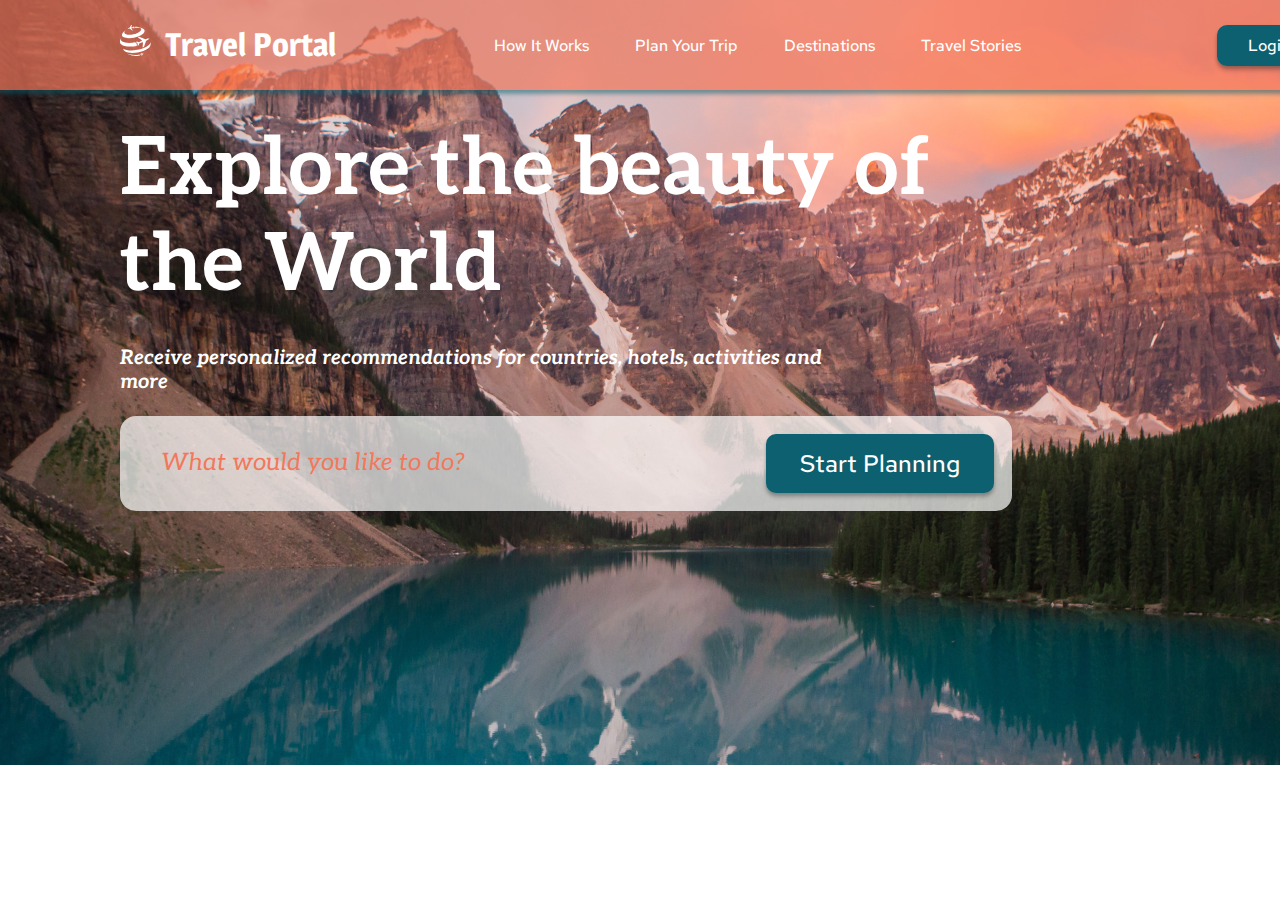
==== index.html @ f28e6f26 "feat:add header and preview" ====
<!DOCTYPE html>
<html lang="en">
<head>
    <meta charset="UTF-8">
    <meta http-equiv="X-UA-Compatible" content="IE=edge">
    <meta name="viewport" content="width=device-width, initial-scale=1.0">
    <title>travel</title>
    <link rel="stylesheet" href="style.css">
    <link rel="shortcut icon" href="icon/favicon.svg" type="image/x-icon">
    <link rel="preconnect" href="https://fonts.googleapis.com">
<link rel="preconnect" href="https://fonts.gstatic.com" crossorigin>
<link href="https://fonts.googleapis.com/css2?family=Aleo:ital,wght@0,400;0,700;1,700&family=Magra:wght@400;700&family=Red+Hat+Text:wght@500&display=swap" rel="stylesheet">
</head>
<body>
    <div class="preview">
        <header>
            <div class="logo">
                <img src="icon/icon.svg" alt="icon">
                <p>Travel Portal</p>
            </div>
            <nav>
                <ul class="headerNav">
                    <li>How It Works</li>
                    <li>Plan Your Trip</li>
                    <li>Destinations</li>
                    <li>Travel Stories</li>
                </ul>
            </nav>
            <button class="btn register"><p>Login</p></button>
        </header>
        <section class="planYourTrip">
            <h1>Explore the beauty of the World</h1>
            <p class="quote">Receive personalized recommendations for countries, hotels, activities and more</p>
            <div class="startPlanning">
                <p class="question">What would you like to do?</p>
                <button class="btn forPlanning"><p>Start Planning</p></button>
            </div>
        </section>
    </div>
</body>
</html>
---- style.css ----
* {
    margin: 0;
    padding: 0;
}

body {
    font-family: 'Aleo', serif;
    /* font-family: 'Magra', sans-serif;
    font-family: 'Red Hat Text', sans-serif; */
    font-style: normal;
    color: #FFFFFF;
}

.preview {
    width: 1440px;
    height: 765px;
    background: url(img/garrett-parker-DlkF4-dbCOU-unsplash\ 1.png);
}

header {
    width: 1440px;
    height: 90px;
    display: flex;
    justify-content: space-between;
    /* align-items: center; */
    background: rgba(242, 120, 92, 0.7);
    box-shadow: 0px 4px 4px rgba(13, 96, 111, 0.5);
}

.logo {
    margin: 25px 158px auto 120px;
    display: flex;
    justify-content: space-between;
    width: 216px;
    height: 31px;
}

.logo p {
    font-family: 'Magra', sans-serif;
    font-weight: 600;
    font-size: 32px;
    line-height: 39px;
}

.headerNav {
    width: 527px;
    height: 21px;
    margin-top: 35px;
    display: flex;
    justify-content: space-between;
    list-style-type: none;
    font-family: 'Red Hat Text', sans-serif;
    font-weight: 500;
    font-size: 16px;
    line-height: 21px;
}

.btn {
    display: flex;
    justify-content: center;
    align-items: center;    
    background-color: #0D606F;
    box-shadow: 0px 4px 4px rgba(0, 0, 0, 0.25), 0px 2px 3px rgba(13, 96, 111, 0.16);
    border: none;
    border-radius: 10px;
}

.register {
    width: 103px;
    height: 41px;
    margin: 25px 120px auto 196px;    
}

button p {
    font-family: 'Red Hat Text', sans-serif;
    font-weight: 500;
    font-size: 16px;
    line-height: 21px;
    color: #FFFFFF;
}
.planYourTrip {
    position: relative;
    width: 892px;
    height: 422px;
    margin: 32px auto auto 120px;    
}

h1 {    
    display: block;
    position: absolute;
    font-weight: 700;
    font-size: 80px;
    line-height: 96px;
}

.quote {
    display: block;
    position: absolute;
    margin-top: 224px;    
    width: 723px;
    height: 24px;
    font-style: italic;
    font-weight: 700;
    font-size: 20px;
    line-height: 24px;
}

.startPlanning {       
    width: 892px;
    height: 95px;
    margin-top: 294px;
    position: absolute;
    display: flex;
    justify-content: space-between;
    background: rgba(255, 255, 255, 0.7);
    border-radius: 16px;
}

.forPlanning {
    width: 228px;
    height: 59px;
    position: absolute;
    margin: 18px 18px 18px 646px;
}

.forPlanning p {
    font-size: 24px;
    line-height: 32px;
}

.question {
    width: 560px;
    height: 22px;
    margin: 32px auto auto 41px;
    position: absolute;
    font-family: 'Aleo';
    font-style: italic;
    font-weight: 400;
    font-size: 24px;
    line-height: 29px;
    color: #F2785C;
}
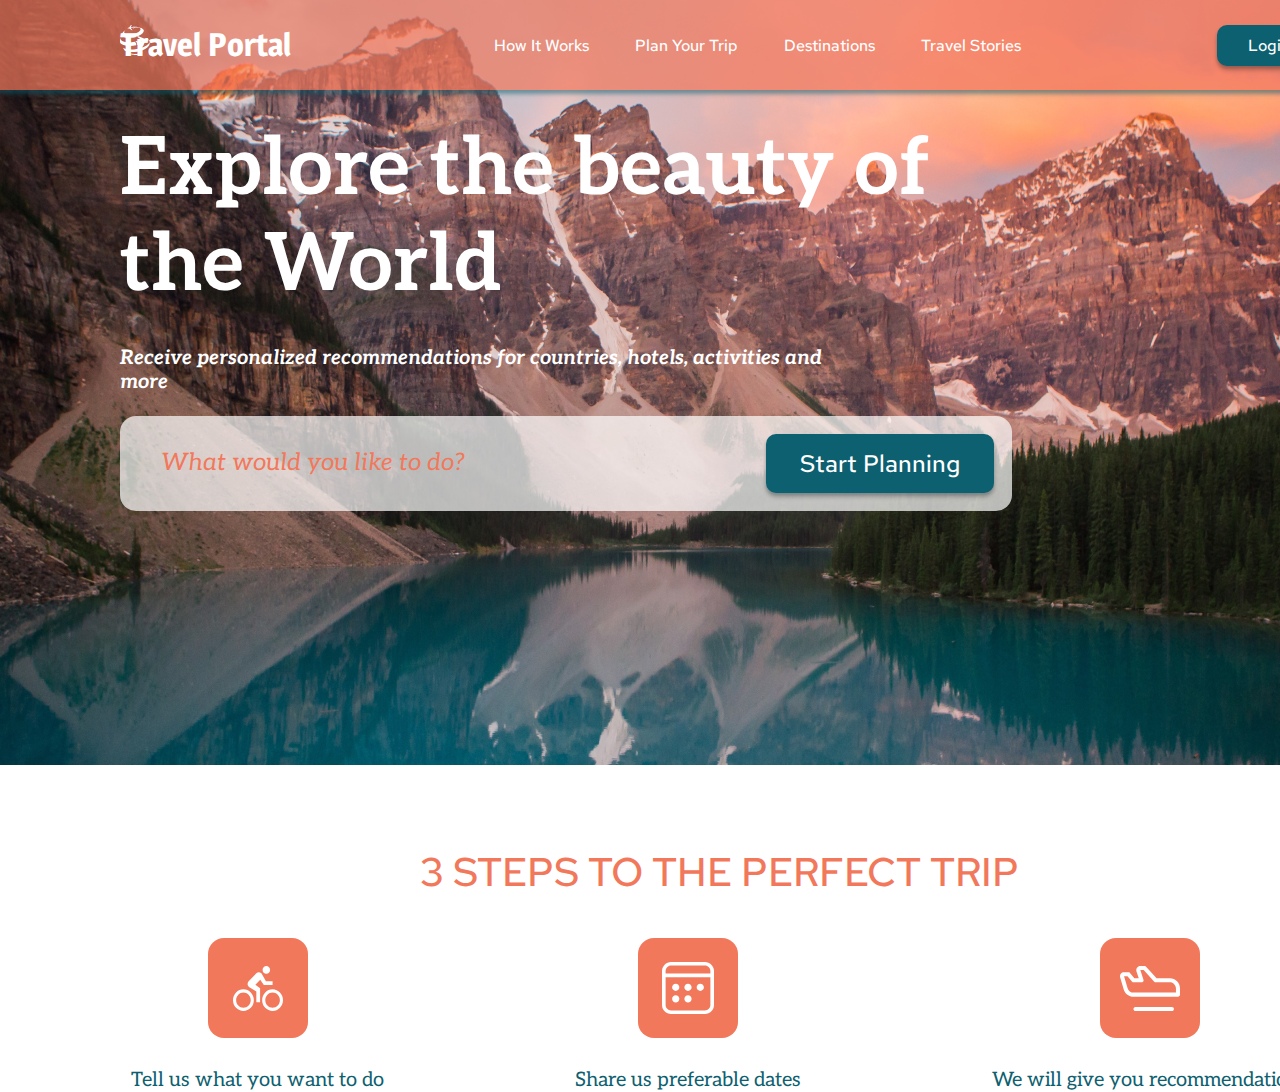
==== commit b1f74f5f: "feat: add section steps" ====
--- a/index.html
+++ b/index.html
@@ -12,7 +12,8 @@
 <link href="https://fonts.googleapis.com/css2?family=Aleo:ital,wght@0,400;0,700;1,700&family=Magra:wght@400;700&family=Red+Hat+Text:wght@500&display=swap" rel="stylesheet">
 </head>
 <body>
-    <div class="preview">
+    <div class="previewPhoto">
+        <img src="img/garrett-parker-DlkF4-dbCOU-unsplash 1.png" alt="preview">
         <header>
             <div class="logo">
                 <img src="icon/icon.svg" alt="icon">
@@ -28,7 +29,7 @@
             </nav>
             <button class="btn register"><p>Login</p></button>
         </header>
-        <section class="planYourTrip">
+        <section class="preview">
             <h1>Explore the beauty of the World</h1>
             <p class="quote">Receive personalized recommendations for countries, hotels, activities and more</p>
             <div class="startPlanning">
@@ -36,6 +37,25 @@
                 <button class="btn forPlanning"><p>Start Planning</p></button>
             </div>
         </section>
+        
     </div>
+    <section class="steps">
+            <h2>3 steps to the perfect trip</h2>
+            <div class="conteinerForSteps">
+                <div class="stepBlock">
+                    <img src="icon/step_1.svg" alt="step one">
+                    <p>Tell us what you want to do</p>
+                </div>
+                <div class="stepBlock">
+                    <img src="icon/step_2.svg" alt="step two">
+                    <p>Share us preferable dates </p>
+                </div>
+                <div class="stepBlock">
+                    <img src="icon/step_3.svg" alt="step three">
+                    <p>We will give you recommendations</p>
+                </div>
+            </div>
+    </section>
+    <section class="Destinations"></section>
 </body>
 </html>--- a/style.css
+++ b/style.css
@@ -11,13 +11,19 @@
     color: #FFFFFF;
 }
 
-.preview {
+.previewPhoto {
+    position: relative;
     width: 1440px;
     height: 765px;
-    background: url(img/garrett-parker-DlkF4-dbCOU-unsplash\ 1.png);
+    /* background: url(img/garrett-parker-DlkF4-dbCOU-unsplash\ 1.png); */
+}
+
+.previewPhoto img {
+    position: absolute;
 }
 
 header {
+    position: absolute;
     width: 1440px;
     height: 90px;
     display: flex;
@@ -78,11 +84,12 @@
     line-height: 21px;
     color: #FFFFFF;
 }
-.planYourTrip {
-    position: relative;
+.preview {
+    position: absolute;
     width: 892px;
     height: 422px;
-    margin: 32px auto auto 120px;    
+    /* margin: 32px auto auto 120px; */
+    margin: 122px auto auto 120px;    
 }
 
 h1 {    
@@ -139,4 +146,46 @@
     font-size: 24px;
     line-height: 29px;
     color: #F2785C;
+}
+
+.steps {
+    position: absolute;
+    width: 1177px;
+    height: 247px;
+    margin: 80px 132px auto 131px;
+}
+
+h2 {
+    font-family: 'Red Hat Text';
+    font-style: normal;
+    font-weight: 500;
+    font-size: 40px;
+    line-height: 53px;
+    text-align: center;
+    text-transform: uppercase;
+    color: #F2785C;
+}
+
+.conteinerForSteps {
+    position: absolute;
+    display: flex;
+    justify-content: space-between;
+    width: 1177px;
+    height: 154px;
+    margin-top: 40px;
+}
+
+.stepBlock {
+    display: flex;
+    flex-direction: column;
+    align-items: center;
+    /* width: 317px; */
+}
+
+.stepBlock p {
+    margin-top: 30px;
+    font-weight: 400;
+    font-size: 20px;
+    line-height: 24px;
+    color: #0D606F;
 }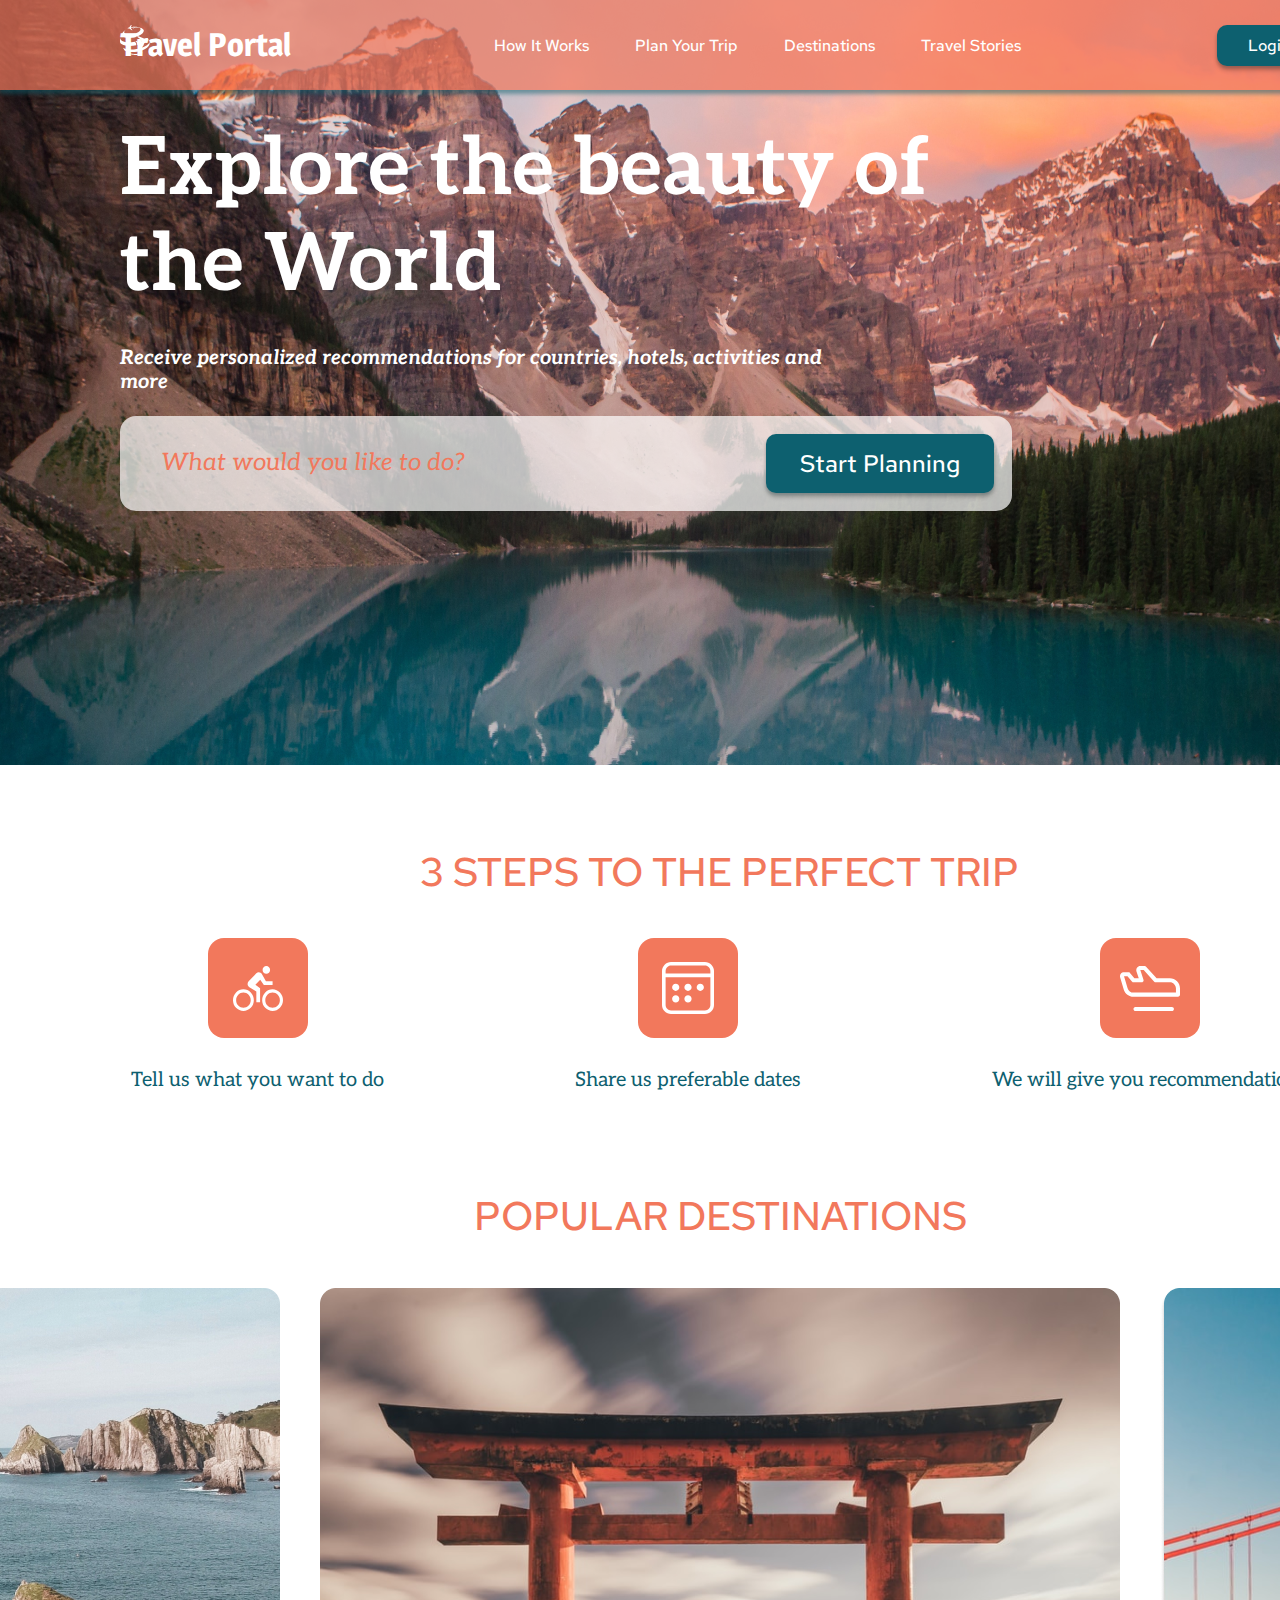
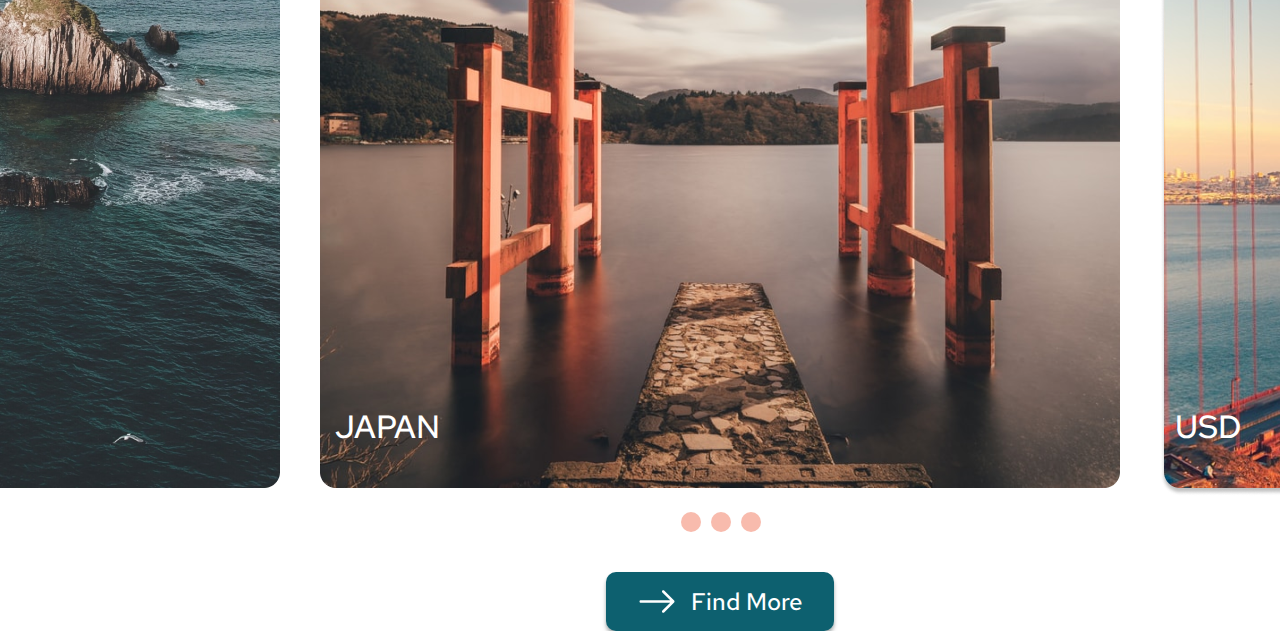
==== commit 656e6f03: "feat: add section destination" ====
--- a/index.html
+++ b/index.html
@@ -21,15 +21,15 @@
             </div>
             <nav>
                 <ul class="headerNav">
-                    <li>How It Works</li>
-                    <li>Plan Your Trip</li>
-                    <li>Destinations</li>
-                    <li>Travel Stories</li>
+                    <li><a href="#">How It Works</a></li>
+                    <li><a href="#preview">Plan Your Trip</a></li>
+                    <li><a href="#destinations">Destinations</a></li>
+                    <li><a href="">Travel Stories</a></li>
                 </ul>
             </nav>
             <button class="btn register"><p>Login</p></button>
         </header>
-        <section class="preview">
+        <section id="preview">
             <h1>Explore the beauty of the World</h1>
             <p class="quote">Receive personalized recommendations for countries, hotels, activities and more</p>
             <div class="startPlanning">
@@ -56,6 +56,28 @@
                 </div>
             </div>
     </section>
-    <section class="Destinations"></section>
+    <section id="destinations">
+        <h2>popular destinations</h2>
+        <div class="conteinerForDestination">
+            <div class="photo">
+                <img src="img/Spain.png" alt="Spain">
+                <p>Spain</p>
+            </div>
+            <div class="photo">
+              <img src="img/japan.png" alt="Japan">  
+              <p>Japan</p>
+            </div>
+            <div class="photo">
+              <img src="img/USA.png" alt="USA">
+              <p>USD</p>  
+            </div>                        
+        </div>
+        <div class="conteinerForSlide">
+            <div class="slide"></div>
+            <div class="slide"></div>
+            <div class="slide"></div>
+        </div>
+        <button class="btn findMore"><div class="arrow"><img src="icon/btn.svg" alt="arrow"><p>find more</p></div></button>
+    </section>
 </body>
 </html>--- a/style.css
+++ b/style.css
@@ -61,6 +61,11 @@
     line-height: 21px;
 }
 
+a {
+    text-decoration: none;
+    color: #FFFFFF;
+}
+
 .btn {
     display: flex;
     justify-content: center;
@@ -84,7 +89,7 @@
     line-height: 21px;
     color: #FFFFFF;
 }
-.preview {
+#preview {
     position: absolute;
     width: 892px;
     height: 422px;
@@ -188,4 +193,84 @@
     font-size: 20px;
     line-height: 24px;
     color: #0D606F;
+}
+
+#destinations {
+    position: absolute;
+    display: flex;
+    flex-direction: column;
+    align-items: center;
+    width: 1440px;
+    height: 1042px;
+    margin-top: 424px;
+}
+
+.conteinerForDestination {
+    width: 2480px;
+    height: 800px;
+    margin-top: 46px;
+    /* margin-left: -540px; */
+    display: flex;
+    justify-content: space-between;
+}
+
+.photo {
+    position: relative;
+    width: 800px;
+    height: 800px;
+}
+
+.photo img {
+position: absolute;
+}
+
+.photo p {
+    display: block;
+    position: absolute;
+    height: 42px;
+    margin: 718px 677px 40px 15px;
+    font-family: 'Red Hat Text';
+    font-style: normal;
+    font-weight: 500;
+    font-size: 32px;
+    line-height: 42px;
+    text-transform: uppercase;
+}
+
+.conteinerForSlide {
+    display: flex;
+    justify-content: space-between;
+    width: 80px;
+    height: 20px;
+    margin: 24px 679px auto auto;
+}
+
+.slide {
+    width: 20px;
+    height: 20px;
+    background: rgba(242, 120, 92, 0.5);
+    border-radius: 100%;
+}
+
+.slide:active {
+    background: #F2785C;
+}
+
+.findMore {   
+    margin-top: 40px;
+    width: 228px;
+    height: 59px;
+}
+
+.arrow {
+    display: flex;
+    justify-content: space-between;
+    align-items: center;
+    width: calc(40px + 10px + 116px);
+}
+
+.findMore p {
+    font-size: 24px;
+    line-height: 32px;
+    text-transform: capitalize;
 }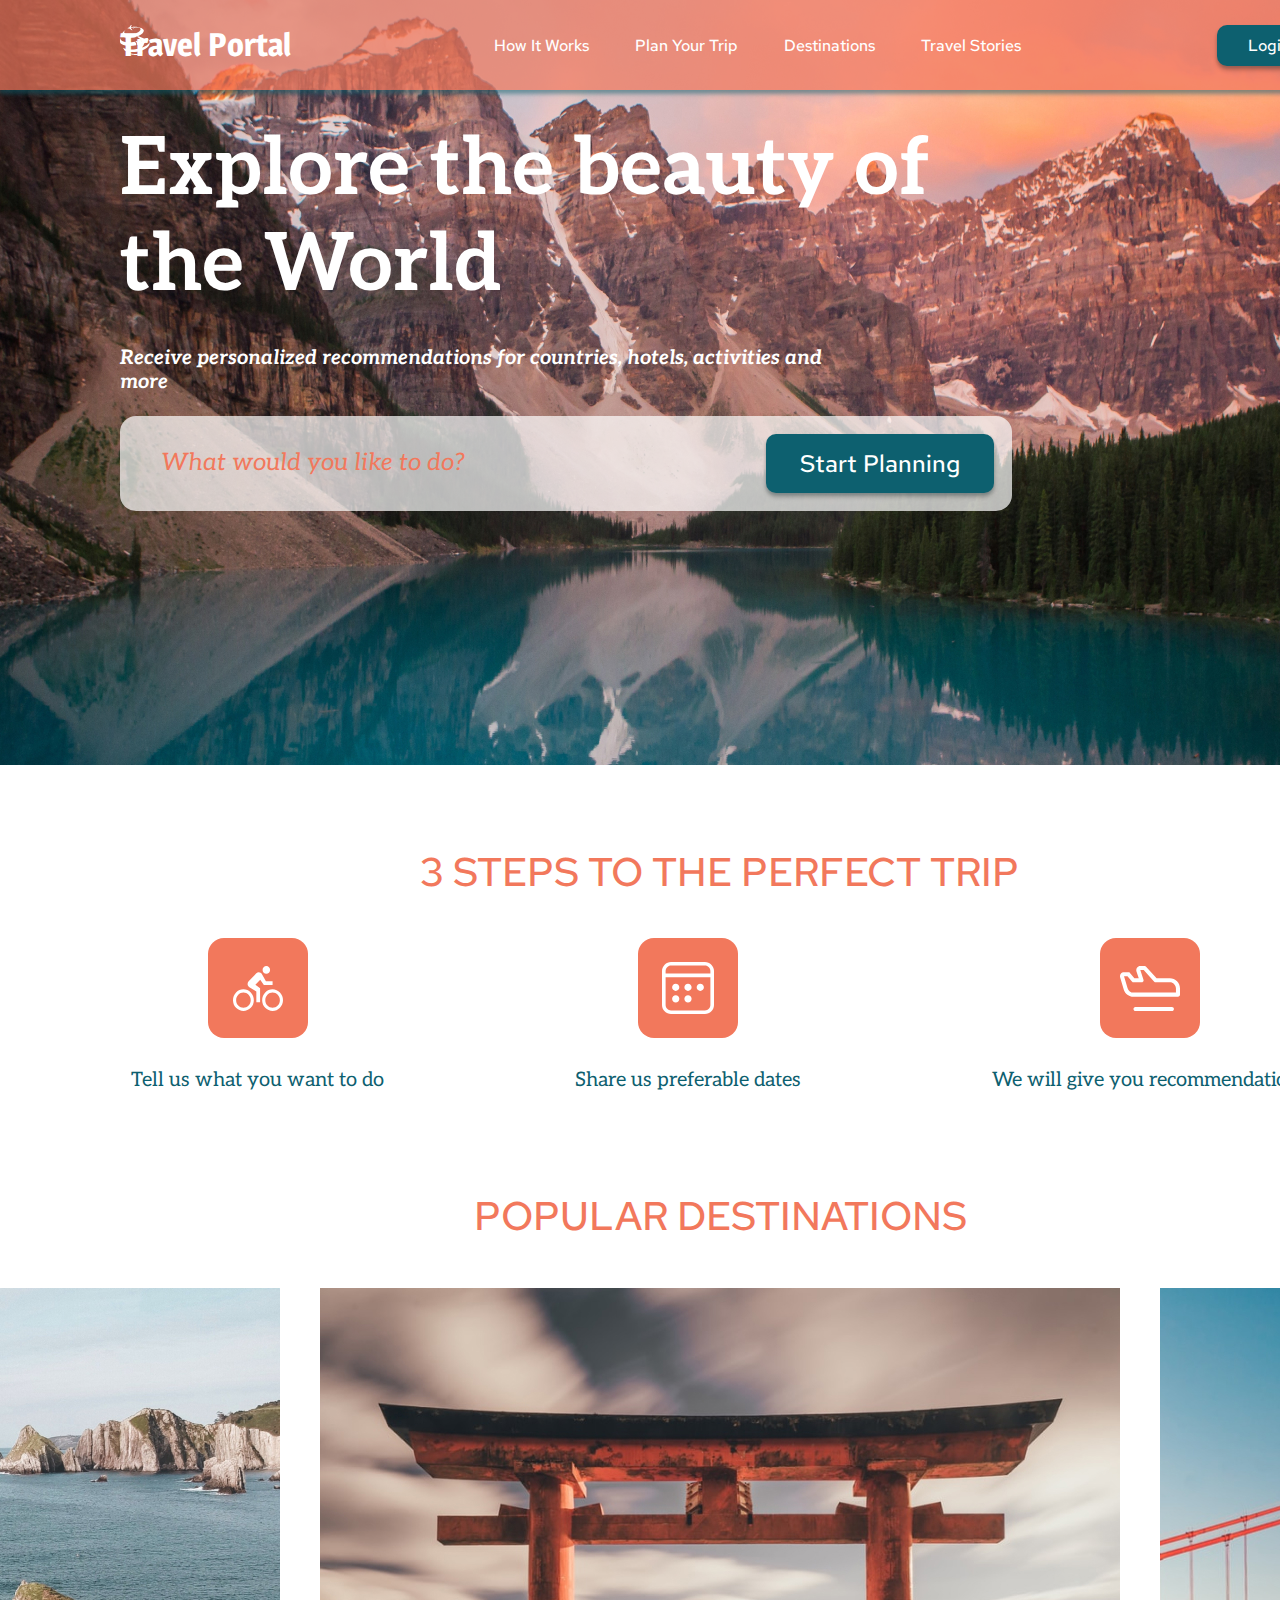
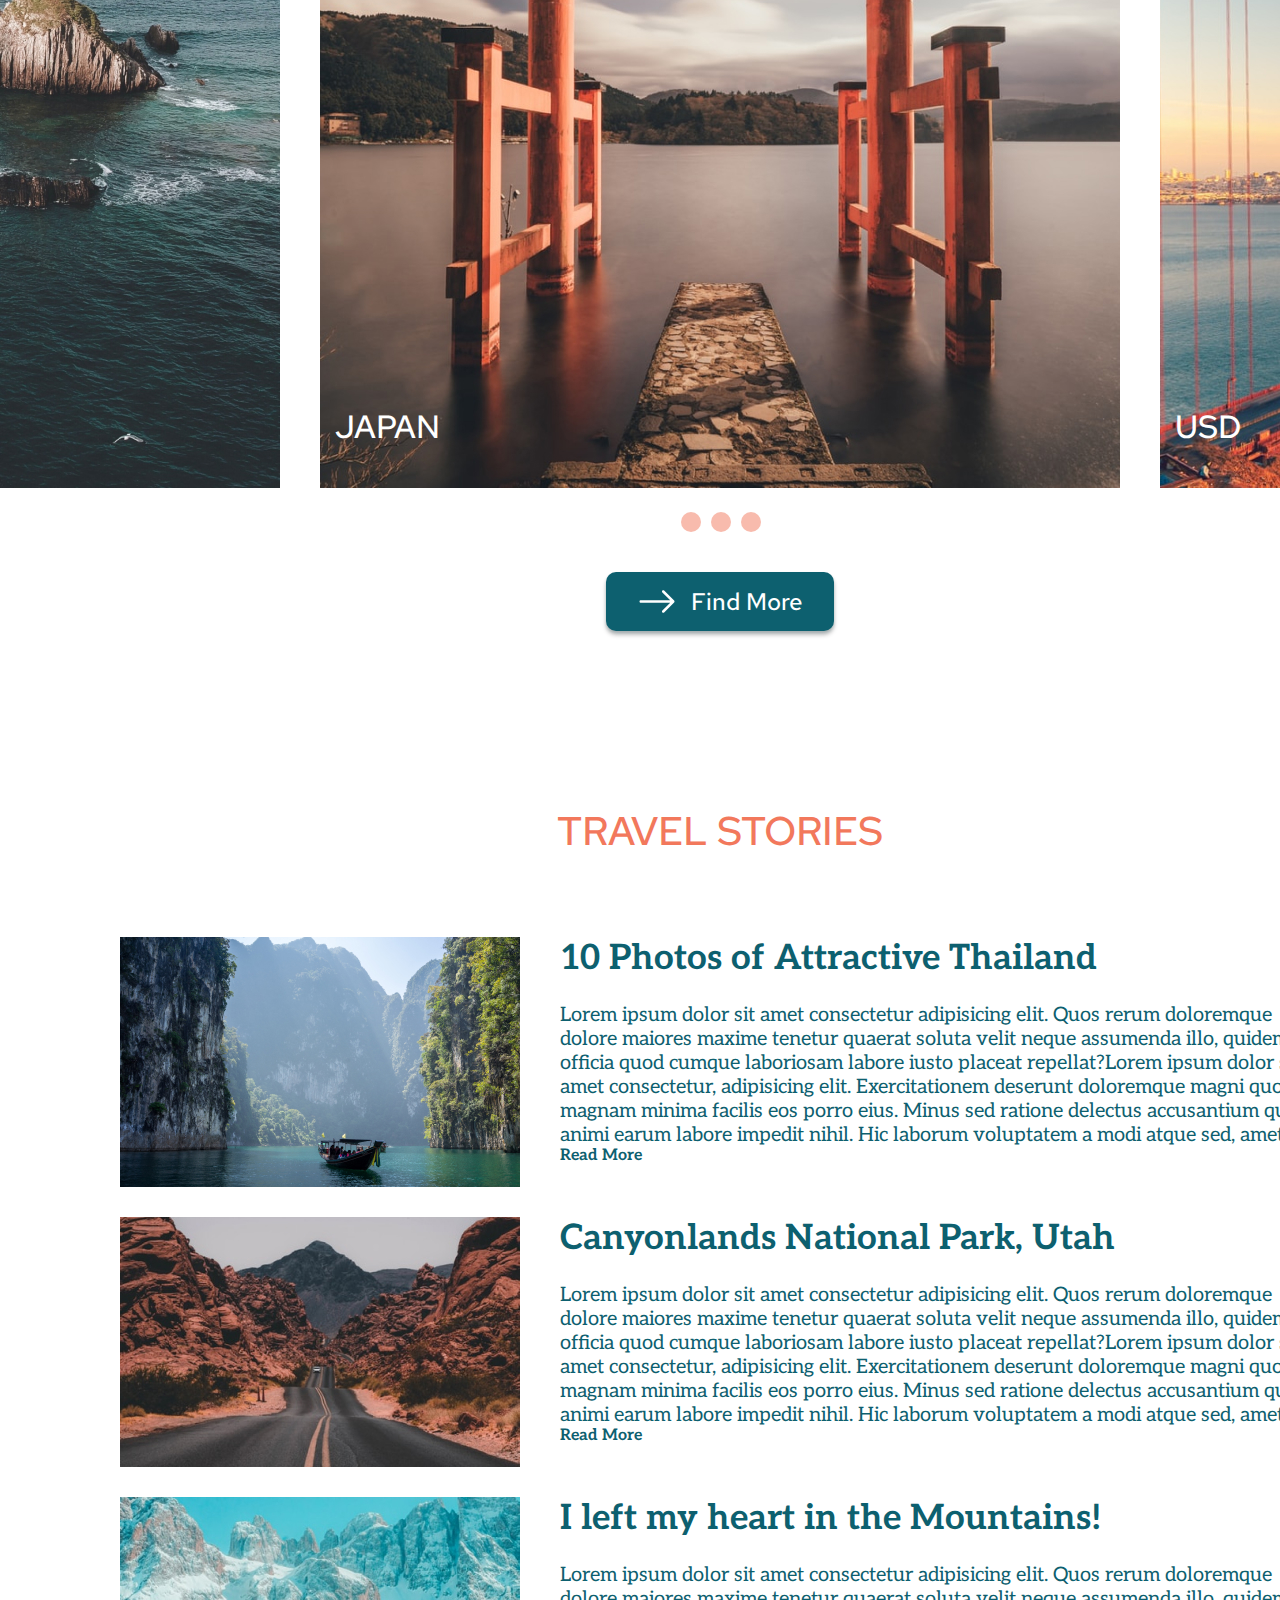
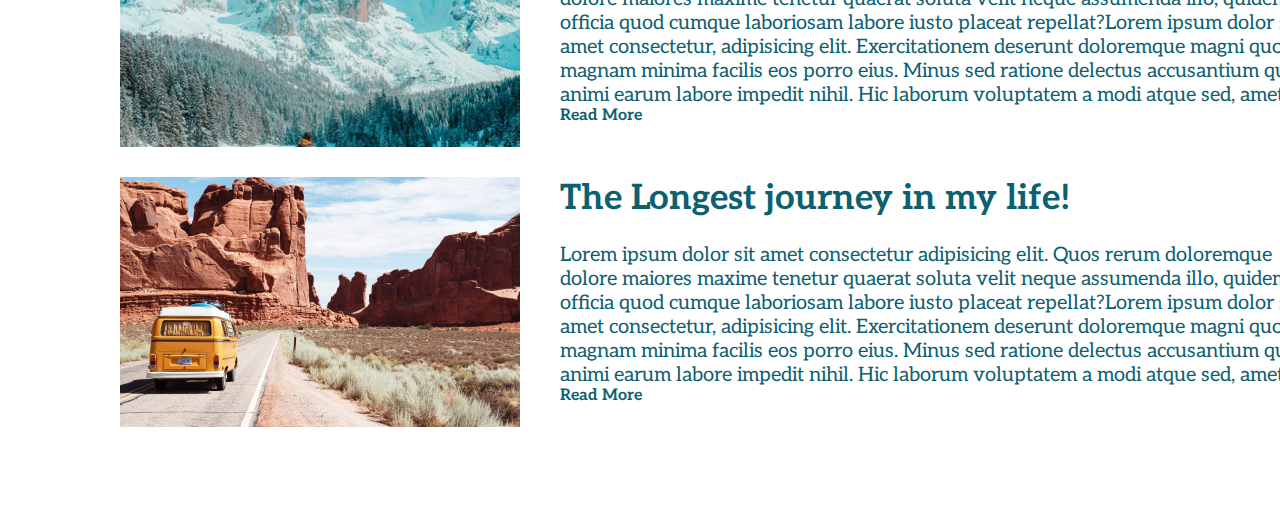
==== commit 67c8df09: "feat: add section story" ====
--- a/index.html
+++ b/index.html
@@ -13,7 +13,7 @@
 </head>
 <body>
     <div class="previewPhoto">
-        <img src="img/garrett-parker-DlkF4-dbCOU-unsplash 1.png" alt="preview">
+        <img src="img/preview.jpg" alt="preview">
         <header>
             <div class="logo">
                 <img src="icon/icon.svg" alt="icon">
@@ -24,7 +24,7 @@
                     <li><a href="#">How It Works</a></li>
                     <li><a href="#preview">Plan Your Trip</a></li>
                     <li><a href="#destinations">Destinations</a></li>
-                    <li><a href="">Travel Stories</a></li>
+                    <li><a href="#stories">Travel Stories</a></li>
                 </ul>
             </nav>
             <button class="btn register"><p>Login</p></button>
@@ -60,15 +60,15 @@
         <h2>popular destinations</h2>
         <div class="conteinerForDestination">
             <div class="photo">
-                <img src="img/Spain.png" alt="Spain">
+                <img src="img/Spain.jpg" alt="Spain">
                 <p>Spain</p>
             </div>
             <div class="photo">
-              <img src="img/japan.png" alt="Japan">  
+              <img src="img/Japan.jpg" alt="Japan">  
               <p>Japan</p>
             </div>
             <div class="photo">
-              <img src="img/USA.png" alt="USA">
+              <img src="img/USA.jpg" alt="USA">
               <p>USD</p>  
             </div>                        
         </div>
@@ -79,5 +79,37 @@
         </div>
         <button class="btn findMore"><div class="arrow"><img src="icon/btn.svg" alt="arrow"><p>find more</p></div></button>
     </section>
+    <section id="stories">
+        <h2>travel stories</h2>
+        <div class="story one">
+            <img src="img/story-1.jpg" alt="story_1">
+            <div class="text">
+                <h3>10 Photos of Attractive Thailand</h3>
+                <p>Lorem ipsum dolor sit amet consectetur adipisicing elit. Quos rerum doloremque dolore maiores maxime tenetur quaerat soluta velit neque assumenda illo, quidem officia quod cumque laboriosam labore iusto placeat repellat?Lorem ipsum dolor sit amet consectetur, adipisicing elit. Exercitationem deserunt doloremque magni quod magnam minima facilis eos porro eius. Minus sed ratione delectus accusantium quos, animi earum labore impedit nihil. Hic laborum voluptatem a modi atque sed, amet neque. Eligendi, blanditiis doloremque. Esse minus odio cumque rem voluptatum.</p><a href="#">read more</a>  
+            </div>
+            
+        </div>
+        <div class="story">
+            <img src="img/story-2.jpg" alt="story_2">
+            <div class="text">
+                <h3>Canyonlands National Park, Utah</h3>
+                <p>Lorem ipsum dolor sit amet consectetur adipisicing elit. Quos rerum doloremque dolore maiores maxime tenetur quaerat soluta velit neque assumenda illo, quidem officia quod cumque laboriosam labore iusto placeat repellat?Lorem ipsum dolor sit amet consectetur, adipisicing elit. Exercitationem deserunt doloremque magni quod magnam minima facilis eos porro eius. Minus sed ratione delectus accusantium quos, animi earum labore impedit nihil. Hic laborum voluptatem a modi atque sed, amet neque. Eligendi, blanditiis doloremque. Esse minus odio cumque rem voluptatum.</p><a href="#">read more</a> 
+            </div>            
+        </div>
+        <div class="story">
+            <img src="img/story-3.jpg" alt="story_3">
+            <div class="text">
+                <h3>I left my heart in the Mountains!</h3>
+                <p>Lorem ipsum dolor sit amet consectetur adipisicing elit. Quos rerum doloremque dolore maiores maxime tenetur quaerat soluta velit neque assumenda illo, quidem officia quod cumque laboriosam labore iusto placeat repellat?Lorem ipsum dolor sit amet consectetur, adipisicing elit. Exercitationem deserunt doloremque magni quod magnam minima facilis eos porro eius. Minus sed ratione delectus accusantium quos, animi earum labore impedit nihil. Hic laborum voluptatem a modi atque sed, amet neque. Eligendi, blanditiis doloremque. Esse minus odio cumque rem voluptatum.</p><a href="#">read more</a> 
+            </div>
+        </div>
+        <div class="story">
+            <img src="img/story-4.jpg" alt="story_4">
+            <div class="text">
+                <h3>The Longest journey in my life!</h3>
+                <p>Lorem ipsum dolor sit amet consectetur adipisicing elit. Quos rerum doloremque dolore maiores maxime tenetur quaerat soluta velit neque assumenda illo, quidem officia quod cumque laboriosam labore iusto placeat repellat?Lorem ipsum dolor sit amet consectetur, adipisicing elit. Exercitationem deserunt doloremque magni quod magnam minima facilis eos porro eius. Minus sed ratione delectus accusantium quos, animi earum labore impedit nihil. Hic laborum voluptatem a modi atque sed, amet neque. Eligendi, blanditiis doloremque. Esse minus odio cumque rem voluptatum.</p><a href="#">read more</a> 
+            </div>
+        </div>
+    </section>
 </body>
 </html>--- a/style.css
+++ b/style.css
@@ -256,7 +256,8 @@
     background: #F2785C;
 }
 
-.findMore {   
+.findMore {  
+    position: relative; 
     margin-top: 40px;
     width: 228px;
     height: 59px;
@@ -273,4 +274,61 @@
     font-size: 24px;
     line-height: 32px;
     text-transform: capitalize;
-}+}
+#stories {
+    position: absolute;
+    display: flex;
+    flex-direction: column;
+    align-items: center;
+    width: 1201px;
+    height: 1322px;
+    margin: 1639px 120px auto 119px;
+}
+
+.story {
+    display: flex;
+    justify-content: space-between;
+    width: 1200px;
+    height: 250px;
+    margin-bottom: 30px;
+    font-weight: 400;
+    color: #0D606F;
+}
+
+.one {
+    margin-top: 80px;
+}
+
+.text {
+    margin-left: 40px;    
+}
+
+h3 {
+    margin-bottom: 24px;
+    font-size: 35px;
+    line-height: 42px;
+    text-align: left;
+}
+
+.story p {
+    display: -webkit-box;
+    width: 760px;
+    /* height: 184px; */
+    height: 143px;
+    font-weight: 400;
+    font-size: 20px;
+    line-height: 24px;
+    -webkit-line-clamp: 6;
+    -webkit-box-orient: vertical;
+    overflow: hidden;        
+}
+
+.text a {
+    font-weight: 700;
+    text-transform: capitalize;    
+    color: #0D606F;
+}
+
+.text a:hover {
+    text-decoration: underline;
+}
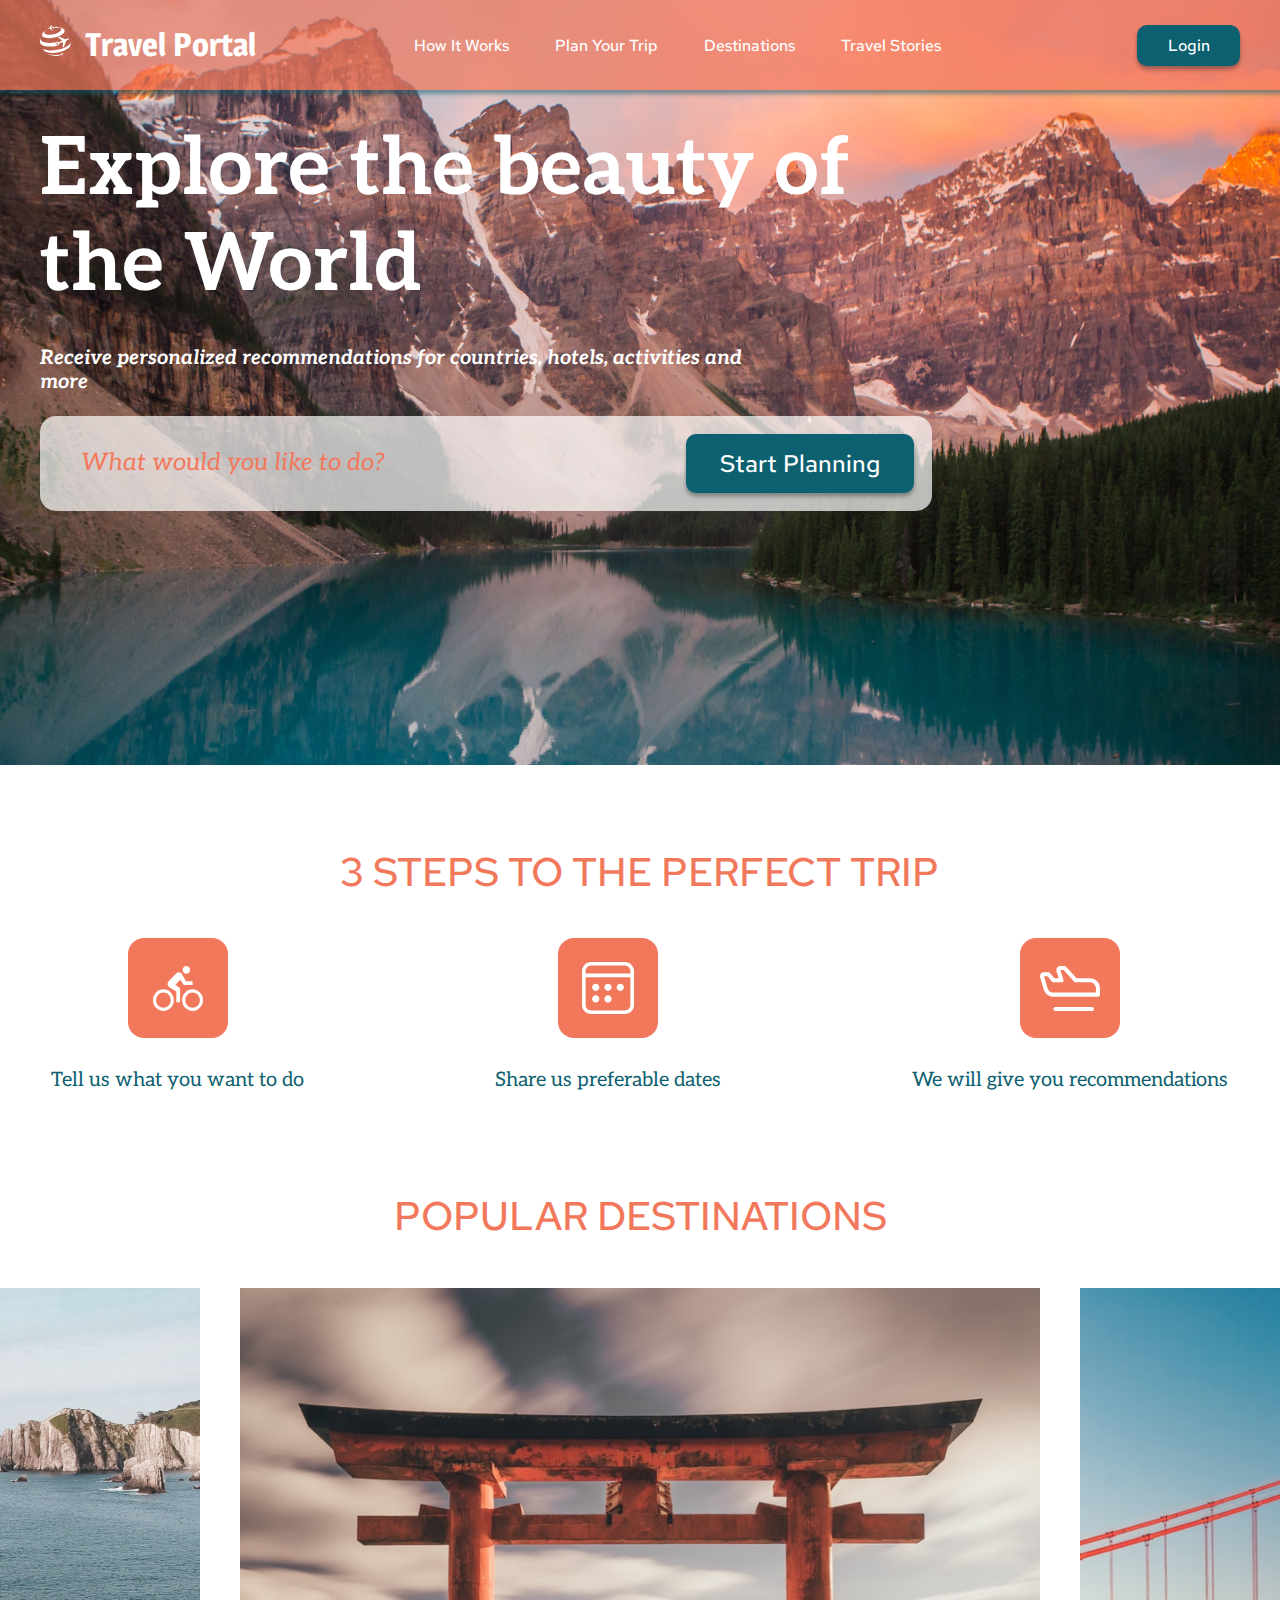
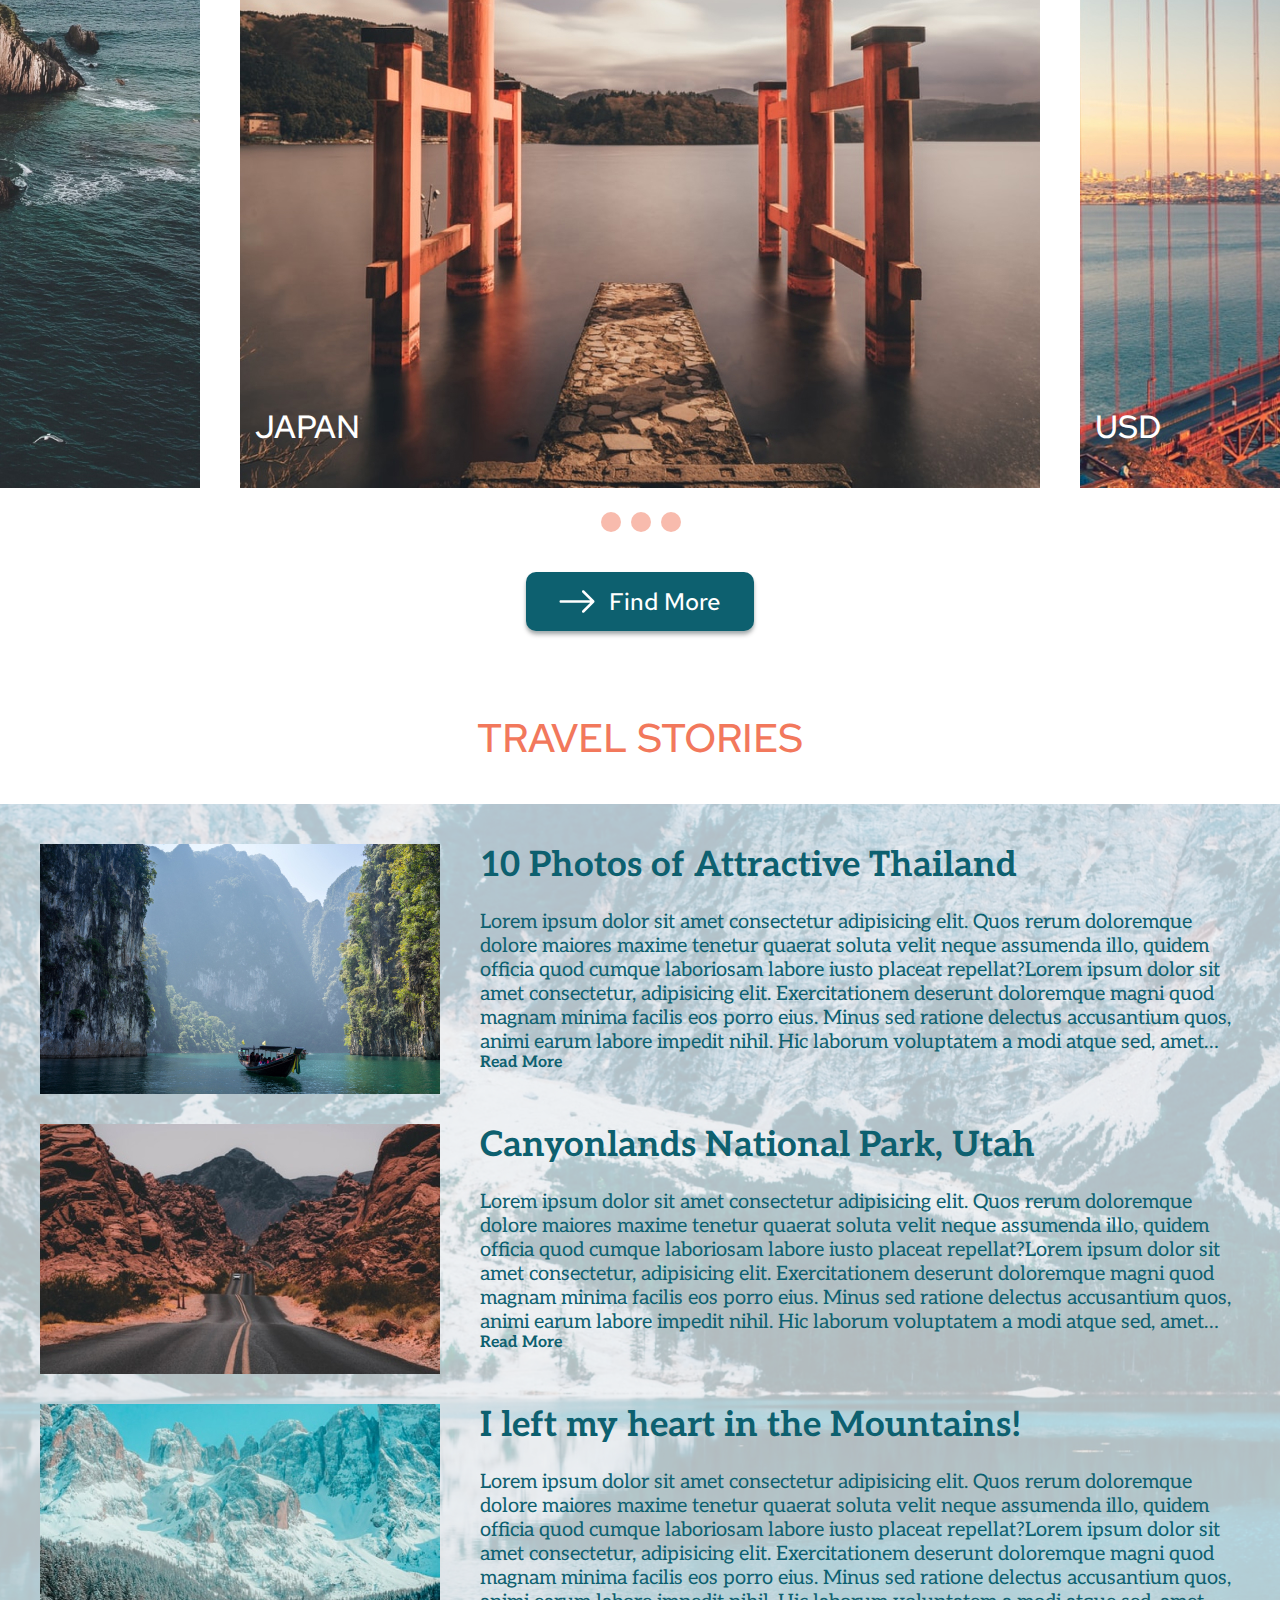
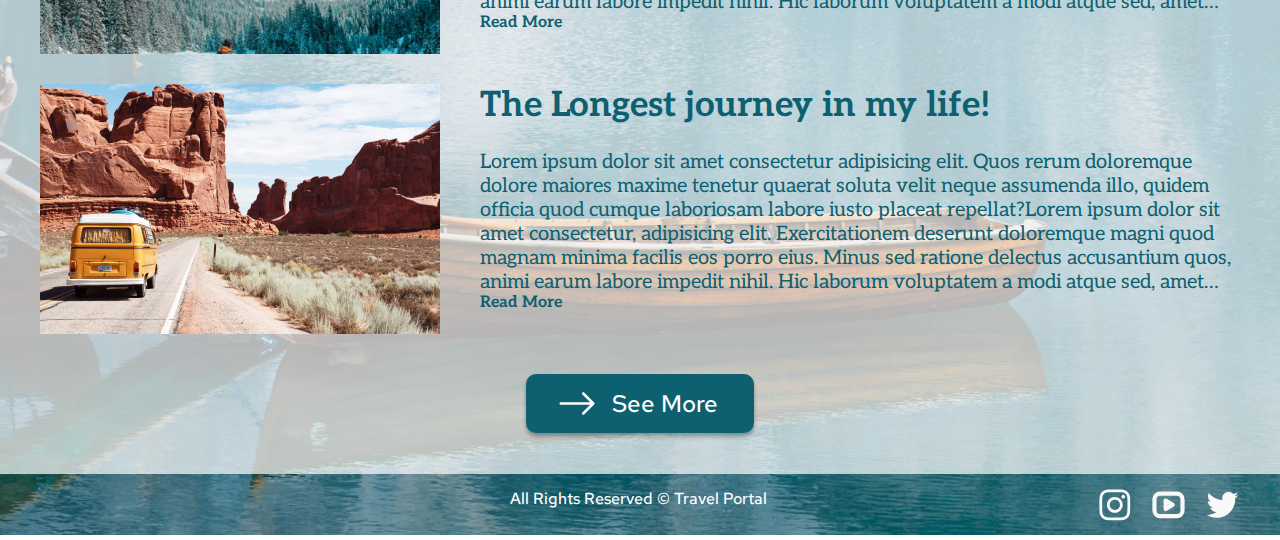
==== commit ec9a5abe: "feat: add footer" ====
--- a/index.html
+++ b/index.html
@@ -12,104 +12,117 @@
 <link href="https://fonts.googleapis.com/css2?family=Aleo:ital,wght@0,400;0,700;1,700&family=Magra:wght@400;700&family=Red+Hat+Text:wght@500&display=swap" rel="stylesheet">
 </head>
 <body>
+  <div class="conteiner">
     <div class="previewPhoto">
-        <img src="img/preview.jpg" alt="preview">
-        <header>
-            <div class="logo">
-                <img src="icon/icon.svg" alt="icon">
-                <p>Travel Portal</p>
-            </div>
-            <nav>
-                <ul class="headerNav">
-                    <li><a href="#">How It Works</a></li>
-                    <li><a href="#preview">Plan Your Trip</a></li>
-                    <li><a href="#destinations">Destinations</a></li>
-                    <li><a href="#stories">Travel Stories</a></li>
-                </ul>
-            </nav>
-            <button class="btn register"><p>Login</p></button>
-        </header>
-        <section id="preview">
-            <h1>Explore the beauty of the World</h1>
-            <p class="quote">Receive personalized recommendations for countries, hotels, activities and more</p>
-            <div class="startPlanning">
-                <p class="question">What would you like to do?</p>
-                <button class="btn forPlanning"><p>Start Planning</p></button>
-            </div>
-        </section>
-        
+      <img class="screen" src="img/preview.jpg" alt="preview">
+      <header>
+        <div class="logo">
+          <img src="icon/icon.svg" alt="icon">
+          <p>Travel Portal</p>
+        </div>
+        <nav>
+          <ul class="headerNav">
+            <li><a href="#">How It Works</a></li>
+            <li><a href="#preview">Plan Your Trip</a></li>
+            <li><a href="#destinations">Destinations</a></li>
+            <li><a href="#stories">Travel Stories</a></li>
+          </ul>
+        </nav>
+        <button class="btn register"><p>Login</p></button>
+      </header>
+      <section id="preview">
+        <h1>Explore the beauty of the World</h1>
+        <p class="quote">Receive personalized recommendations for countries, hotels, activities and more</p>
+        <div class="startPlanning">
+          <p class="question">What would you like to do?</p>
+          <button class="btn forPlanning"><p>Start Planning</p></button>
+        </div>
+      </section>            
     </div>
-    <section class="steps">
-            <h2>3 steps to the perfect trip</h2>
-            <div class="conteinerForSteps">
-                <div class="stepBlock">
-                    <img src="icon/step_1.svg" alt="step one">
-                    <p>Tell us what you want to do</p>
-                </div>
-                <div class="stepBlock">
-                    <img src="icon/step_2.svg" alt="step two">
-                    <p>Share us preferable dates </p>
-                </div>
-                <div class="stepBlock">
-                    <img src="icon/step_3.svg" alt="step three">
-                    <p>We will give you recommendations</p>
-                </div>
-            </div>
-    </section>
-    <section id="destinations">
+      <section class="steps">
+        <h2>3 steps to the perfect trip</h2>
+        <div class="conteinerForSteps">
+          <div class="stepBlock">
+            <img src="icon/step_1.svg" alt="step one">
+            <p>Tell us what you want to do</p>
+          </div>
+          <div class="stepBlock">
+            <img src="icon/step_2.svg" alt="step two">
+            <p>Share us preferable dates </p>
+          </div>
+          <div class="stepBlock">
+            <img src="icon/step_3.svg" alt="step three">
+            <p>We will give you recommendations</p>
+          </div>
+        </div>
+      </section>
+      <section id="destinations">
         <h2>popular destinations</h2>
         <div class="conteinerForDestination">
-            <div class="photo">
-                <img src="img/Spain.jpg" alt="Spain">
-                <p>Spain</p>
-            </div>
-            <div class="photo">
-              <img src="img/Japan.jpg" alt="Japan">  
-              <p>Japan</p>
-            </div>
-            <div class="photo">
-              <img src="img/USA.jpg" alt="USA">
-              <p>USD</p>  
-            </div>                        
+          <div class="photo">
+            <img src="img/Spain.jpg" alt="Spain">
+            <p>Spain</p>
+          </div>
+          <div class="photo">
+            <img src="img/Japan.jpg" alt="Japan">  
+            <p>Japan</p>
+          </div>
+          <div class="photo">
+            <img src="img/USA.jpg" alt="USA">
+            <p>USD</p>  
+          </div>                        
         </div>
         <div class="conteinerForSlide">
-            <div class="slide"></div>
-            <div class="slide"></div>
-            <div class="slide"></div>
+          <div class="slide"></div>
+          <div class="slide"></div>
+          <div class="slide"></div>
         </div>
         <button class="btn findMore"><div class="arrow"><img src="icon/btn.svg" alt="arrow"><p>find more</p></div></button>
-    </section>
-    <section id="stories">
+      </section>
+      <section id="stories">
         <h2>travel stories</h2>
         <div class="story one">
-            <img src="img/story-1.jpg" alt="story_1">
-            <div class="text">
-                <h3>10 Photos of Attractive Thailand</h3>
-                <p>Lorem ipsum dolor sit amet consectetur adipisicing elit. Quos rerum doloremque dolore maiores maxime tenetur quaerat soluta velit neque assumenda illo, quidem officia quod cumque laboriosam labore iusto placeat repellat?Lorem ipsum dolor sit amet consectetur, adipisicing elit. Exercitationem deserunt doloremque magni quod magnam minima facilis eos porro eius. Minus sed ratione delectus accusantium quos, animi earum labore impedit nihil. Hic laborum voluptatem a modi atque sed, amet neque. Eligendi, blanditiis doloremque. Esse minus odio cumque rem voluptatum.</p><a href="#">read more</a>  
-            </div>
-            
+          <img src="img/story-1.jpg" alt="story_1">
+          <div class="text">
+            <h3>10 Photos of Attractive Thailand</h3>
+            <p>Lorem ipsum dolor sit amet consectetur adipisicing elit. Quos rerum doloremque dolore maiores maxime tenetur quaerat soluta velit neque assumenda illo, quidem officia quod cumque laboriosam labore iusto placeat repellat?Lorem ipsum dolor sit amet consectetur, adipisicing elit. Exercitationem deserunt doloremque magni quod magnam minima facilis eos porro eius. Minus sed ratione delectus accusantium quos, animi earum labore impedit nihil. Hic laborum voluptatem a modi atque sed, amet neque. Eligendi, blanditiis doloremque. Esse minus odio cumque rem voluptatum.</p><a href="#">read more</a>  
+          </div>                
         </div>
         <div class="story">
-            <img src="img/story-2.jpg" alt="story_2">
+          <img src="img/story-2.jpg" alt="story_2">
             <div class="text">
-                <h3>Canyonlands National Park, Utah</h3>
-                <p>Lorem ipsum dolor sit amet consectetur adipisicing elit. Quos rerum doloremque dolore maiores maxime tenetur quaerat soluta velit neque assumenda illo, quidem officia quod cumque laboriosam labore iusto placeat repellat?Lorem ipsum dolor sit amet consectetur, adipisicing elit. Exercitationem deserunt doloremque magni quod magnam minima facilis eos porro eius. Minus sed ratione delectus accusantium quos, animi earum labore impedit nihil. Hic laborum voluptatem a modi atque sed, amet neque. Eligendi, blanditiis doloremque. Esse minus odio cumque rem voluptatum.</p><a href="#">read more</a> 
+              <h3>Canyonlands National Park, Utah</h3>
+              <p>Lorem ipsum dolor sit amet consectetur adipisicing elit. Quos rerum doloremque dolore maiores maxime tenetur quaerat soluta velit neque assumenda illo, quidem officia quod cumque laboriosam labore iusto placeat repellat?Lorem ipsum dolor sit amet consectetur, adipisicing elit. Exercitationem deserunt doloremque magni quod magnam minima facilis eos porro eius. Minus sed ratione delectus accusantium quos, animi earum labore impedit nihil. Hic laborum voluptatem a modi atque sed, amet neque. Eligendi, blanditiis doloremque. Esse minus odio cumque rem voluptatum.</p><a href="#">read more</a> 
             </div>            
         </div>
         <div class="story">
-            <img src="img/story-3.jpg" alt="story_3">
-            <div class="text">
-                <h3>I left my heart in the Mountains!</h3>
-                <p>Lorem ipsum dolor sit amet consectetur adipisicing elit. Quos rerum doloremque dolore maiores maxime tenetur quaerat soluta velit neque assumenda illo, quidem officia quod cumque laboriosam labore iusto placeat repellat?Lorem ipsum dolor sit amet consectetur, adipisicing elit. Exercitationem deserunt doloremque magni quod magnam minima facilis eos porro eius. Minus sed ratione delectus accusantium quos, animi earum labore impedit nihil. Hic laborum voluptatem a modi atque sed, amet neque. Eligendi, blanditiis doloremque. Esse minus odio cumque rem voluptatum.</p><a href="#">read more</a> 
-            </div>
+          <img src="img/story-3.jpg" alt="story_3">
+          <div class="text">
+            <h3>I left my heart in the Mountains!</h3>
+            <p>Lorem ipsum dolor sit amet consectetur adipisicing elit. Quos rerum doloremque dolore maiores maxime tenetur quaerat soluta velit neque assumenda illo, quidem officia quod cumque laboriosam labore iusto placeat repellat?Lorem ipsum dolor sit amet consectetur, adipisicing elit. Exercitationem deserunt doloremque magni quod magnam minima facilis eos porro eius. Minus sed ratione delectus accusantium quos, animi earum labore impedit nihil. Hic laborum voluptatem a modi atque sed, amet neque. Eligendi, blanditiis doloremque. Esse minus odio cumque rem voluptatum.</p><a href="#">read more</a> 
+          </div>
         </div>
-        <div class="story">
-            <img src="img/story-4.jpg" alt="story_4">
-            <div class="text">
-                <h3>The Longest journey in my life!</h3>
-                <p>Lorem ipsum dolor sit amet consectetur adipisicing elit. Quos rerum doloremque dolore maiores maxime tenetur quaerat soluta velit neque assumenda illo, quidem officia quod cumque laboriosam labore iusto placeat repellat?Lorem ipsum dolor sit amet consectetur, adipisicing elit. Exercitationem deserunt doloremque magni quod magnam minima facilis eos porro eius. Minus sed ratione delectus accusantium quos, animi earum labore impedit nihil. Hic laborum voluptatem a modi atque sed, amet neque. Eligendi, blanditiis doloremque. Esse minus odio cumque rem voluptatum.</p><a href="#">read more</a> 
-            </div>
+        <div class="story last">
+          <img src="img/story-4.jpg" alt="story_4">
+          <div class="text">
+            <h3>The Longest journey in my life!</h3>
+            <p>Lorem ipsum dolor sit amet consectetur adipisicing elit. Quos rerum doloremque dolore maiores maxime tenetur quaerat soluta velit neque assumenda illo, quidem officia quod cumque laboriosam labore iusto placeat repellat?Lorem ipsum dolor sit amet consectetur, adipisicing elit. Exercitationem deserunt doloremque magni quod magnam minima facilis eos porro eius. Minus sed ratione delectus accusantium quos, animi earum labore impedit nihil. Hic laborum voluptatem a modi atque sed, amet neque. Eligendi, blanditiis doloremque. Esse minus odio cumque rem voluptatum.</p><a href="#">read more</a> 
+          </div>
         </div>
-    </section>
+        <button class="btn findMore"><div class="arrow"><img src="icon/btn.svg" alt="arrow"><p>see more</p></div></button>
+      </section>
+      <div class="blackout"></div>
+      <div class="footerImg">
+        <img src="img/footer.jpg" alt="view">
+      </div>
+      <footer>
+        <p>All rights reserved © travel portal</p>
+        <div class="socialIcon">
+          <a href="https://rs.school/js-stage0/"><img src="icon/insta.svg" alt="insta"></a>
+          <a href="https://rs.school/js-stage0/"><img src="icon/youtube.svg" alt="youtube"></a>
+          <a href="https://rs.school/js-stage0/"><img src="icon/twitter.svg" alt="twitter"></a>
+        </div>
+      </footer>
+  </div>
 </body>
 </html>--- a/style.css
+++ b/style.css
@@ -4,6 +4,9 @@
 }
 
 body {
+    display: flex;
+    align-items: center;
+    justify-content: center;
     font-family: 'Aleo', serif;
     /* font-family: 'Magra', sans-serif;
     font-family: 'Red Hat Text', sans-serif; */
@@ -18,7 +21,7 @@
     /* background: url(img/garrett-parker-DlkF4-dbCOU-unsplash\ 1.png); */
 }
 
-.previewPhoto img {
+.screen {
     position: absolute;
 }
 
@@ -259,6 +262,7 @@
 .findMore {  
     position: relative; 
     margin-top: 40px;
+    /* margin-bottom: 40px; */
     width: 228px;
     height: 59px;
 }
@@ -271,6 +275,8 @@
 }
 
 .findMore p {
+    display: block;
+    width: 116px;
     font-size: 24px;
     line-height: 32px;
     text-transform: capitalize;
@@ -282,7 +288,7 @@
     align-items: center;
     width: 1201px;
     height: 1322px;
-    margin: 1639px 120px auto 119px;
+    margin: 1546px 120px auto 119px;
 }
 
 .story {
@@ -297,6 +303,10 @@
 
 .one {
     margin-top: 80px;
+}
+
+.last {
+    margin-bottom: 0;
 }
 
 .text {
@@ -332,3 +342,41 @@
 .text a:hover {
     text-decoration: underline;
 }
+
+.blackout {
+  position: absolute;
+  width: 1445px;
+  height: 1270px;
+  margin-top: 1639px;
+  z-index: -1;
+  background: rgba(255, 255, 255, 0.7);
+}
+
+.footerImg {
+  position: absolute;
+  width: 1442px;
+  height: 1331px;
+  margin-top: 1639px;
+  z-index: -2;
+}
+
+footer {
+  position: absolute;
+  display: flex;
+  justify-content: space-between;
+  width: 728.96px;
+  height: 33.65px;
+  margin: 2923px 121.04px 13.35px 590px;
+  font-family: 'Red Hat Text';
+  font-style: normal;
+  font-weight: 500;
+  font-size: 16px;
+  line-height: 21px;
+  text-transform: capitalize;
+}
+.socialIcon {
+  display: flex;
+  justify-content: space-between;
+  width: 140.96px;
+  
+}
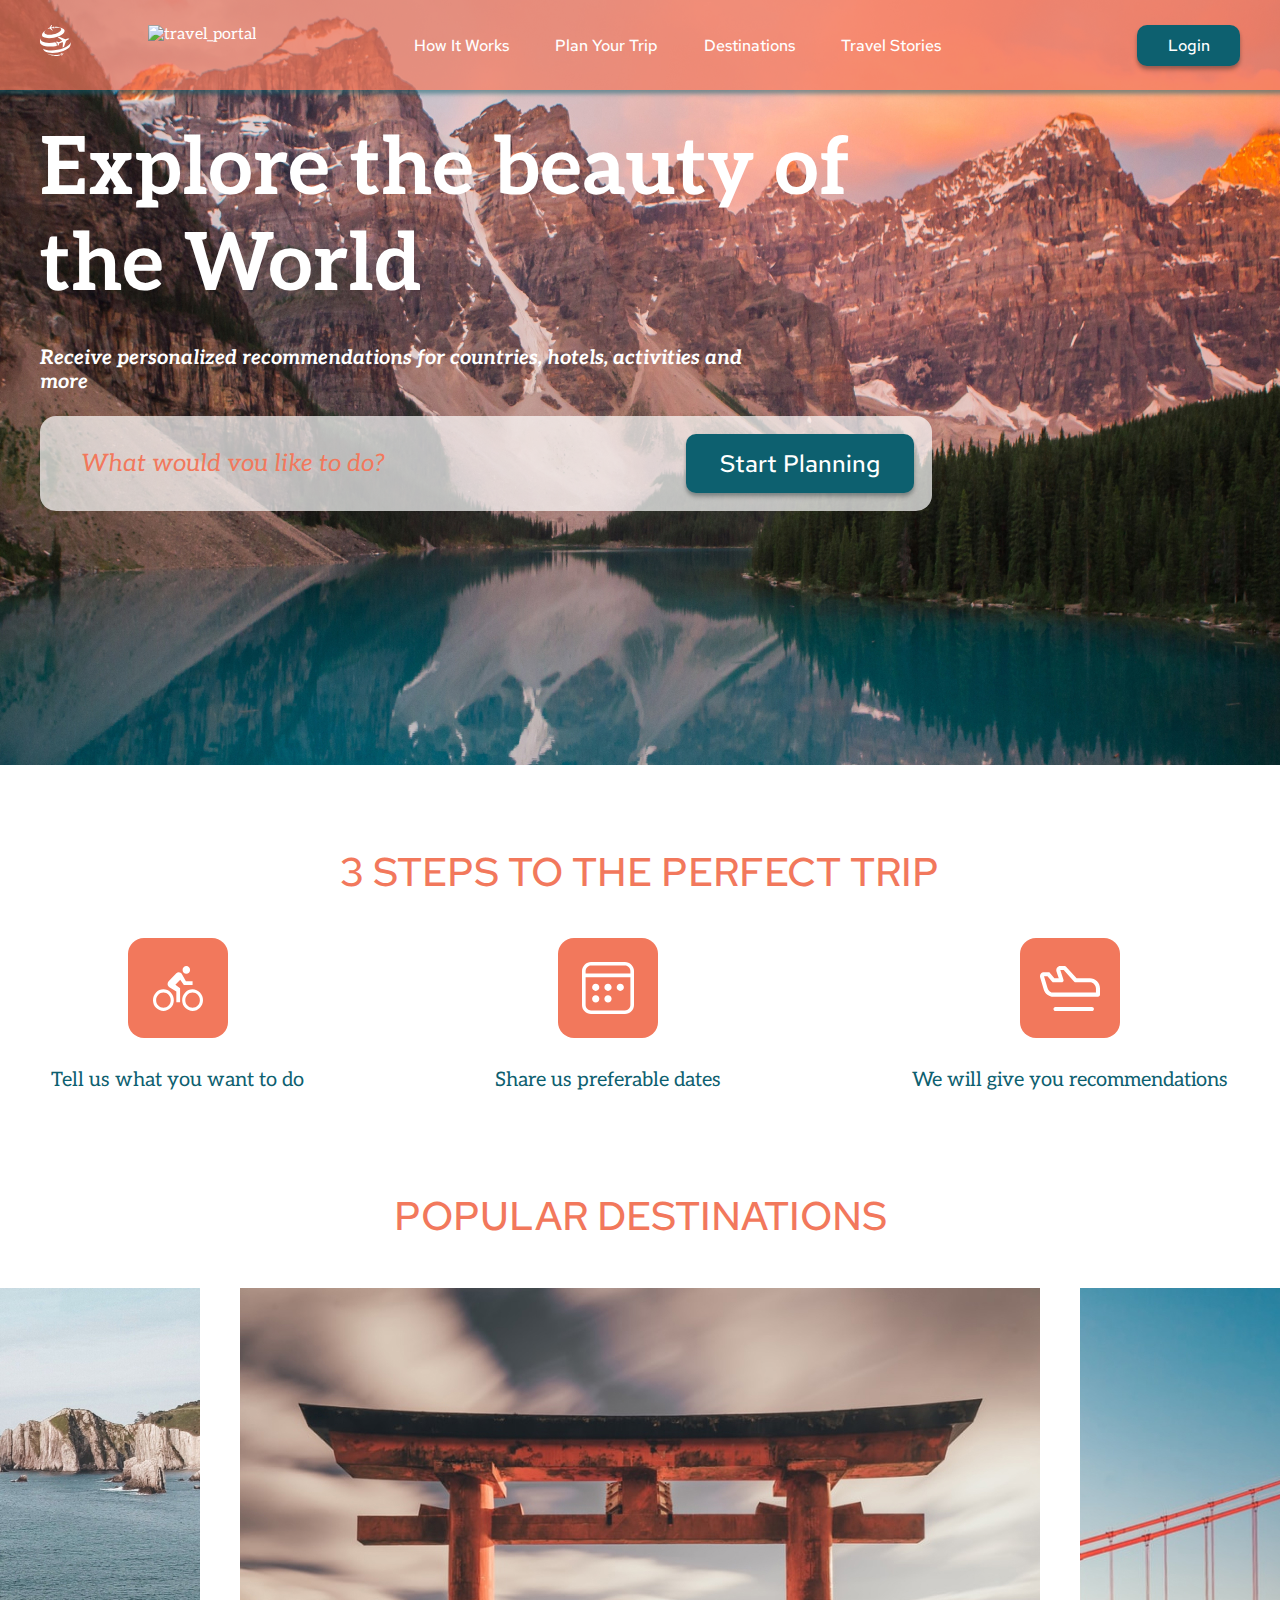
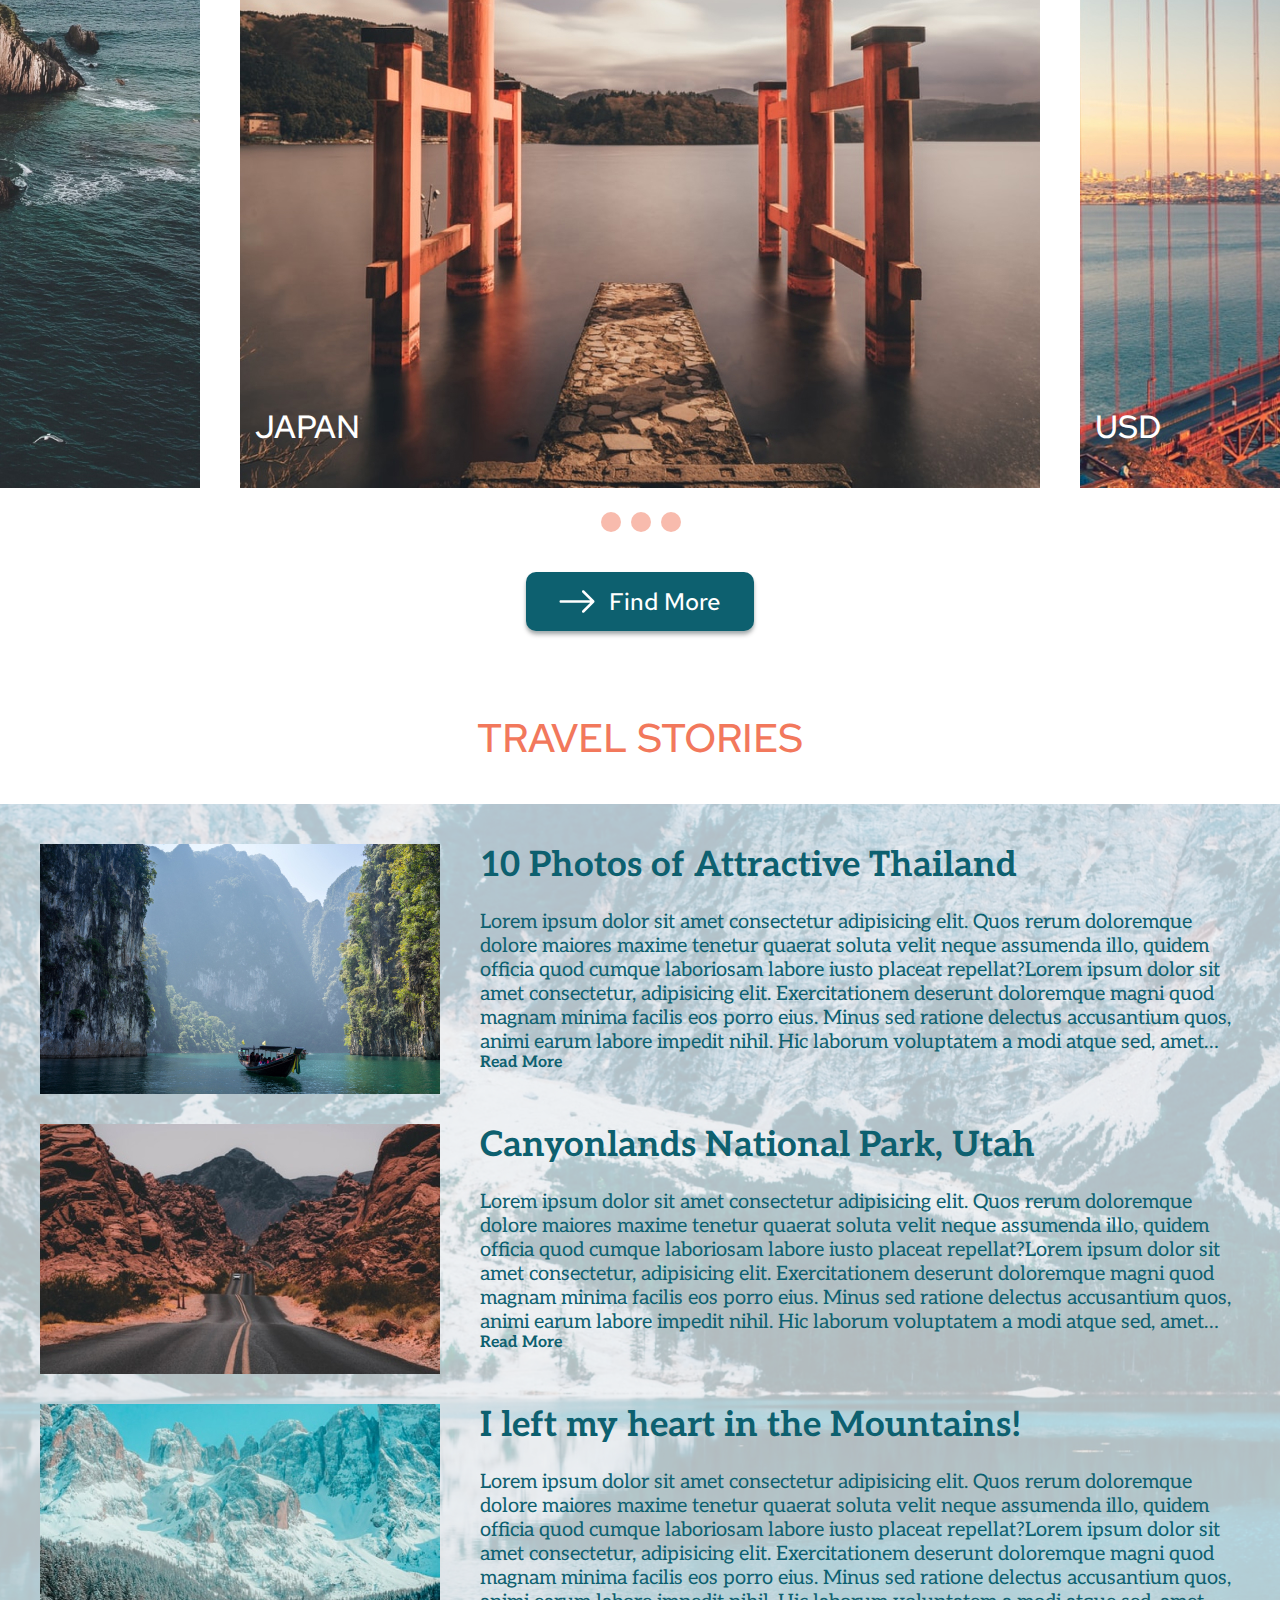
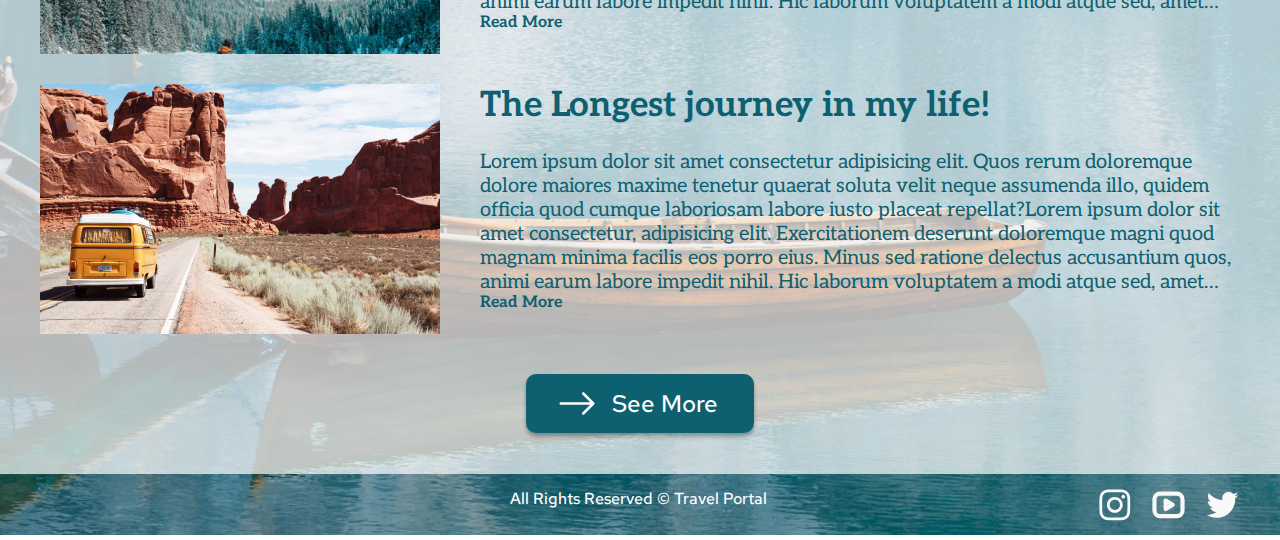
==== commit 57eb5fe7: "fix: change form and add :hover" ====
--- a/index.html
+++ b/index.html
@@ -16,10 +16,11 @@
     <div class="previewPhoto">
       <img class="screen" src="img/preview.jpg" alt="preview">
       <header>
-        <div class="logo">
+        <a class="logo" href="#">
           <img src="icon/icon.svg" alt="icon">
-          <p>Travel Portal</p>
-        </div>
+          <img src="icon/icon-text.svg" alt="travel_portal">
+          <!-- <p>Travel Portal</p> -->
+        </a>
         <nav>
           <ul class="headerNav">
             <li><a href="#">How It Works</a></li>
@@ -28,15 +29,15 @@
             <li><a href="#stories">Travel Stories</a></li>
           </ul>
         </nav>
-        <button class="btn register"><p>Login</p></button>
+        <button class="btn register"><a href="createAccountForm.html" target="_blank"><p>Login</p></a></button>
       </header>
       <section id="preview">
         <h1>Explore the beauty of the World</h1>
         <p class="quote">Receive personalized recommendations for countries, hotels, activities and more</p>
-        <div class="startPlanning">
-          <p class="question">What would you like to do?</p>
+        <form action="" class="startPlanning">
+          <input type="text" placeholder="What would you like to do?">
           <button class="btn forPlanning"><p>Start Planning</p></button>
-        </div>
+        </form>
       </section>            
     </div>
       <section class="steps">
@@ -117,8 +118,8 @@
       </div>
       <footer>
         <p>All rights reserved © travel portal</p>
-        <div class="socialIcon">
-          <a href="https://rs.school/js-stage0/"><img src="icon/insta.svg" alt="insta"></a>
+        <div id="socialIcon">
+          <a href="https://github.com/AngEL050492"><img src="icon/insta.svg" alt="insta"></a>
           <a href="https://rs.school/js-stage0/"><img src="icon/youtube.svg" alt="youtube"></a>
           <a href="https://rs.school/js-stage0/"><img src="icon/twitter.svg" alt="twitter"></a>
         </div>
--- a/style.css
+++ b/style.css
@@ -1,346 +1,379 @@
 * {
-    margin: 0;
-    padding: 0;
+  margin: 0;
+  padding: 0;
 }
 
 body {
-    display: flex;
-    align-items: center;
-    justify-content: center;
-    font-family: 'Aleo', serif;
-    /* font-family: 'Magra', sans-serif;
-    font-family: 'Red Hat Text', sans-serif; */
-    font-style: normal;
-    color: #FFFFFF;
+  display: flex;
+  align-items: center;
+  justify-content: center;
+  font-family: 'Aleo', serif;
+  /* font-family: 'Magra', sans-serif;
+  font-family: 'Red Hat Text', sans-serif; */
+  font-style: normal;
+  color: #FFFFFF;
 }
 
 .previewPhoto {
-    position: relative;
-    width: 1440px;
-    height: 765px;
-    /* background: url(img/garrett-parker-DlkF4-dbCOU-unsplash\ 1.png); */
+  position: relative;
+  width: 1440px;
+  height: 765px;
+  /* background: url(img/garrett-parker-DlkF4-dbCOU-unsplash\ 1.png); */
 }
 
 .screen {
-    position: absolute;
+  position: absolute;
 }
 
 header {
-    position: absolute;
-    width: 1440px;
-    height: 90px;
-    display: flex;
-    justify-content: space-between;
-    /* align-items: center; */
-    background: rgba(242, 120, 92, 0.7);
-    box-shadow: 0px 4px 4px rgba(13, 96, 111, 0.5);
+  position: absolute;
+  width: 1440px;
+  height: 90px;
+  display: flex;
+  justify-content: space-between;
+  background: rgba(242, 120, 92, 0.7);
+  box-shadow: 0px 4px 4px rgba(13, 96, 111, 0.5);
 }
 
 .logo {
-    margin: 25px 158px auto 120px;
-    display: flex;
-    justify-content: space-between;
-    width: 216px;
-    height: 31px;
-}
-
-.logo p {
-    font-family: 'Magra', sans-serif;
-    font-weight: 600;
-    font-size: 32px;
-    line-height: 39px;
-}
+  margin: 25px 158px auto 120px;
+  display: flex;
+  justify-content: space-between;
+  width: 216px;
+  height: 31px;
+}
+
+/* .logo p {
+  font-family: 'Magra', sans-serif;
+  font-weight: 600;
+  font-size: 32px;
+  line-height: 39px;
+} */
 
 .headerNav {
-    width: 527px;
-    height: 21px;
-    margin-top: 35px;
-    display: flex;
-    justify-content: space-between;
-    list-style-type: none;
-    font-family: 'Red Hat Text', sans-serif;
-    font-weight: 500;
-    font-size: 16px;
-    line-height: 21px;
+  width: 527px;
+  height: 21px;
+  margin-top: 35px;
+  display: flex;
+  justify-content: space-between;
+  list-style-type: none;
+  font-family: 'Red Hat Text', sans-serif;
+  font-weight: 500;
+  font-size: 16px;
+  line-height: 21px;
 }
 
 a {
-    text-decoration: none;
-    color: #FFFFFF;
+  text-decoration: none;
+  color: #FFFFFF;
+}
+
+a:hover {
+  color: #0D606F;;
 }
 
 .btn {
-    display: flex;
-    justify-content: center;
-    align-items: center;    
-    background-color: #0D606F;
-    box-shadow: 0px 4px 4px rgba(0, 0, 0, 0.25), 0px 2px 3px rgba(13, 96, 111, 0.16);
-    border: none;
-    border-radius: 10px;
+  display: flex;
+  justify-content: center;
+  align-items: center;    
+  background-color: #0D606F;
+  box-shadow: 0px 4px 4px rgba(0, 0, 0, 0.25), 0px 2px 3px rgba(13, 96, 111, 0.16);
+  border: none;
+  border-radius: 10px;
+}
+
+.btn:hover {
+  background-color: #F2785C;
 }
 
 .register {
-    width: 103px;
-    height: 41px;
-    margin: 25px 120px auto 196px;    
+  width: 103px;
+  height: 41px;
+  margin: 25px 120px auto 196px;    
 }
 
 button p {
-    font-family: 'Red Hat Text', sans-serif;
-    font-weight: 500;
-    font-size: 16px;
-    line-height: 21px;
-    color: #FFFFFF;
+  font-family: 'Red Hat Text', sans-serif;
+  font-weight: 500;
+  font-size: 16px;
+  line-height: 21px;
+  color: #FFFFFF;
 }
 #preview {
-    position: absolute;
-    width: 892px;
-    height: 422px;
-    /* margin: 32px auto auto 120px; */
-    margin: 122px auto auto 120px;    
+  position: absolute;
+  width: 892px;
+  height: 422px;
+  margin: 122px auto auto 120px;    
 }
 
 h1 {    
-    display: block;
-    position: absolute;
-    font-weight: 700;
-    font-size: 80px;
-    line-height: 96px;
+  display: block;
+  position: absolute;
+  font-weight: 700;
+  font-size: 80px;
+  line-height: 96px;
 }
 
 .quote {
-    display: block;
-    position: absolute;
-    margin-top: 224px;    
-    width: 723px;
-    height: 24px;
-    font-style: italic;
-    font-weight: 700;
-    font-size: 20px;
-    line-height: 24px;
+  display: block;
+  position: absolute;
+  margin-top: 224px;    
+  width: 723px;
+  height: 24px;
+  font-style: italic;
+  font-weight: 700;
+  font-size: 20px;
+  line-height: 24px;
 }
 
 .startPlanning {       
-    width: 892px;
-    height: 95px;
-    margin-top: 294px;
-    position: absolute;
-    display: flex;
-    justify-content: space-between;
-    background: rgba(255, 255, 255, 0.7);
-    border-radius: 16px;
+  width: 892px;
+  height: 95px;
+  margin-top: 294px;
+  position: absolute;
+  display: flex;
+  justify-content: space-between;
+  background: rgba(255, 255, 255, 0.7);
+  border-radius: 16px;
+}
+
+.startPlanning input {
+  width: 560px;
+  height: 95px;
+  margin-left: 41px;
+  overflow: hidden;
+  font-family: 'Aleo';
+  font-style: italic;
+  font-weight: 400;
+  font-size: 24px;
+  line-height: 29px;
+  background: none;
+  border: none;
 }
 
 .forPlanning {
-    width: 228px;
-    height: 59px;
-    position: absolute;
-    margin: 18px 18px 18px 646px;
+  width: 228px;
+  height: 59px;
+  position: absolute;
+  margin: 18px 18px 18px 646px;
 }
 
 .forPlanning p {
-    font-size: 24px;
-    line-height: 32px;
-}
-
-.question {
-    width: 560px;
-    height: 22px;
-    margin: 32px auto auto 41px;
-    position: absolute;
-    font-family: 'Aleo';
-    font-style: italic;
-    font-weight: 400;
-    font-size: 24px;
-    line-height: 29px;
-    color: #F2785C;
+  font-size: 24px;
+  line-height: 32px;
+}
+
+input::placeholder {
+  width: 560px;
+  height: 22px;
+  margin: 32px auto auto 41px;
+  font-family: 'Aleo';
+  font-style: italic;
+  font-weight: 400;
+  font-size: 24px;
+  line-height: 29px;
+  color: #F2785C;
+}
+
+input:focus::placeholder {
+  color: transparent;
+}
+
+input:focus {
+  border: none;
+  outline: none;
 }
 
 .steps {
-    position: absolute;
-    width: 1177px;
-    height: 247px;
-    margin: 80px 132px auto 131px;
+  position: absolute;
+  width: 1177px;
+  height: 247px;
+  margin: 80px 132px auto 131px;
 }
 
 h2 {
-    font-family: 'Red Hat Text';
-    font-style: normal;
-    font-weight: 500;
-    font-size: 40px;
-    line-height: 53px;
-    text-align: center;
-    text-transform: uppercase;
-    color: #F2785C;
+  font-family: 'Red Hat Text';
+  font-style: normal;
+  font-weight: 500;
+  font-size: 40px;
+  line-height: 53px;
+  text-align: center;
+  text-transform: uppercase;
+  color: #F2785C;
 }
 
 .conteinerForSteps {
-    position: absolute;
-    display: flex;
-    justify-content: space-between;
-    width: 1177px;
-    height: 154px;
-    margin-top: 40px;
+  position: absolute;
+  display: flex;
+  justify-content: space-between;
+  width: 1177px;
+  height: 154px;
+  margin-top: 40px;
 }
 
 .stepBlock {
-    display: flex;
-    flex-direction: column;
-    align-items: center;
-    /* width: 317px; */
+  display: flex;
+  flex-direction: column;
+  align-items: center;
 }
 
 .stepBlock p {
-    margin-top: 30px;
-    font-weight: 400;
-    font-size: 20px;
-    line-height: 24px;
-    color: #0D606F;
+  margin-top: 30px;
+  font-weight: 400;
+  font-size: 20px;
+  line-height: 24px;
+  color: #0D606F;
 }
 
 #destinations {
-    position: absolute;
-    display: flex;
-    flex-direction: column;
-    align-items: center;
-    width: 1440px;
-    height: 1042px;
-    margin-top: 424px;
+  position: absolute;
+  display: flex;
+  flex-direction: column;
+  align-items: center;
+  width: 1440px;
+  height: 1042px;
+  margin-top: 424px;
 }
 
 .conteinerForDestination {
-    width: 2480px;
-    height: 800px;
-    margin-top: 46px;
-    /* margin-left: -540px; */
-    display: flex;
-    justify-content: space-between;
+  width: 2480px;
+  height: 800px;
+  margin-top: 46px;
+  display: flex;
+  justify-content: space-between;
 }
 
 .photo {
-    position: relative;
-    width: 800px;
-    height: 800px;
+  position: relative;
+  width: 800px;
+  height: 800px;
+}
+
+.photo:hover {
+  box-shadow:  0px 5px 10px 2px rgba(34, 60, 80, 0.329);
 }
 
 .photo img {
 position: absolute;
 }
 
+.photo:hover img {
+width: 803px;
+height: 803px;
+}
+
 .photo p {
-    display: block;
-    position: absolute;
-    height: 42px;
-    margin: 718px 677px 40px 15px;
-    font-family: 'Red Hat Text';
-    font-style: normal;
-    font-weight: 500;
-    font-size: 32px;
-    line-height: 42px;
-    text-transform: uppercase;
+  display: block;
+  position: absolute;
+  height: 42px;
+  margin: 718px 677px 40px 15px;
+  font-family: 'Red Hat Text';
+  font-style: normal;
+  font-weight: 500;
+  font-size: 32px;
+  line-height: 42px;
+  text-transform: uppercase;
 }
 
 .conteinerForSlide {
-    display: flex;
-    justify-content: space-between;
-    width: 80px;
-    height: 20px;
-    margin: 24px 679px auto auto;
+  display: flex;
+  justify-content: space-between;
+  width: 80px;
+  height: 20px;
+  margin: 24px 679px auto auto;
 }
 
 .slide {
-    width: 20px;
-    height: 20px;
-    background: rgba(242, 120, 92, 0.5);
-    border-radius: 100%;
+  width: 20px;
+  height: 20px;
+  background: rgba(242, 120, 92, 0.5);
+  border-radius: 100%;
 }
 
 .slide:active {
-    background: #F2785C;
+  background: #F2785C;
 }
 
 .findMore {  
-    position: relative; 
-    margin-top: 40px;
-    /* margin-bottom: 40px; */
-    width: 228px;
-    height: 59px;
+  position: relative; 
+  margin-top: 40px;
+  width: 228px;
+  height: 59px;
 }
 
 .arrow {
-    display: flex;
-    justify-content: space-between;
-    align-items: center;
-    width: calc(40px + 10px + 116px);
+  display: flex;
+  justify-content: space-between;
+  align-items: center;
+  width: calc(40px + 10px + 116px);
 }
 
 .findMore p {
-    display: block;
-    width: 116px;
-    font-size: 24px;
-    line-height: 32px;
-    text-transform: capitalize;
+  display: block;
+  width: 116px;
+  font-size: 24px;
+  line-height: 32px;
+  text-transform: capitalize;
 }
 #stories {
-    position: absolute;
-    display: flex;
-    flex-direction: column;
-    align-items: center;
-    width: 1201px;
-    height: 1322px;
-    margin: 1546px 120px auto 119px;
+  position: absolute;
+  display: flex;
+  flex-direction: column;
+  align-items: center;
+  width: 1201px;
+  height: 1322px;
+  margin: 1546px 120px auto 119px;
 }
 
 .story {
-    display: flex;
-    justify-content: space-between;
-    width: 1200px;
-    height: 250px;
-    margin-bottom: 30px;
-    font-weight: 400;
-    color: #0D606F;
+  display: flex;
+  justify-content: space-between;
+  width: 1200px;
+  height: 250px;
+  margin-bottom: 30px;
+  font-weight: 400;
+  color: #0D606F;
 }
 
 .one {
-    margin-top: 80px;
+  margin-top: 80px;
 }
 
 .last {
-    margin-bottom: 0;
+  margin-bottom: 0;
 }
 
 .text {
-    margin-left: 40px;    
+  margin-left: 40px;    
 }
 
 h3 {
-    margin-bottom: 24px;
-    font-size: 35px;
-    line-height: 42px;
-    text-align: left;
+  margin-bottom: 24px;
+  font-size: 35px;
+  line-height: 42px;
+  text-align: left;
 }
 
 .story p {
-    display: -webkit-box;
-    width: 760px;
-    /* height: 184px; */
-    height: 143px;
-    font-weight: 400;
-    font-size: 20px;
-    line-height: 24px;
-    -webkit-line-clamp: 6;
-    -webkit-box-orient: vertical;
-    overflow: hidden;        
+  display: -webkit-box;
+  width: 760px;
+  height: 143px;
+  font-weight: 400;
+  font-size: 20px;
+  line-height: 24px;
+  -webkit-line-clamp: 6;
+  -webkit-box-orient: vertical;
+  overflow: hidden;        
 }
 
 .text a {
-    font-weight: 700;
-    text-transform: capitalize;    
-    color: #0D606F;
+  font-weight: 700;
+  text-transform: capitalize;    
+  color: #0D606F;
 }
 
 .text a:hover {
-    text-decoration: underline;
+  text-decoration: underline;
 }
 
 .blackout {
@@ -374,9 +407,188 @@
   line-height: 21px;
   text-transform: capitalize;
 }
-.socialIcon {
-  display: flex;
-  justify-content: space-between;
-  width: 140.96px;
-  
-}
+#socialIcon {
+  display: flex;
+  justify-content: space-between;
+  width: 140.96px;  
+}
+.conteinerForLogin {
+  display: flex;
+  flex-direction: column;
+  /* justify-content: center; */
+  align-items: center;
+  margin-top: 50px;
+  width: 650px;
+  height: 660px;
+  background: linear-gradient(177.09deg, #FFFFFF 6.15%, #0D606F 202.69%);
+  box-shadow: 0px 4px 4px rgba(0, 0, 0, 0.25);
+  border-radius: 16px;
+}
+
+.title {
+  margin-top: 25px;
+  margin-bottom: 0;
+  height: 38px;
+  font-weight: 700;
+  font-size: 32px;
+  line-height: 38px;
+  color: #0D606F;
+}
+
+.btnForLogin {
+  display: flex;
+  justify-content: center;
+  align-items: center;
+  width: 560px;
+  height: 56px;
+  margin-top: 30px;
+  font-family: 'Red Hat Text';
+  font-style: normal;
+  font-weight: 400;
+  font-size: 20px;
+  line-height: 26px;
+  background-color: #1877F2;
+  box-shadow: 0px 0px 3px rgba(13, 96, 111, 0.08), 0px 2px 3px rgba(13, 96, 111, 0.16);
+  border: none;
+  border-radius: 10px;
+}
+
+.forGoogle {
+  margin-top: 20px;
+  background-color: #FFFFFF;
+}
+
+.signIn {
+  margin-top: 5px;
+  margin-bottom: 10px;
+  background-color: #0D606F;
+}
+
+.btnSocial {
+  display: flex;
+  justify-content: space-between;
+  width: calc(194px + 23px + 15px); 
+}
+
+.google{
+  width: calc(174px + 23px + 15px); 
+}
+
+.line {
+  display: flex;
+  justify-content: center;
+  align-items: center;
+  width: 560px;
+  margin-top: 30px; 
+  margin-bottom: 10px;
+}
+
+.miniLine {
+  width: 261px;
+  border: 1px solid rgba(13, 96, 111, 0.5);
+}
+
+.maxLine {
+  border: 1px solid rgba(13, 96, 111, 0.5);
+  margin-top: 26px;
+}
+
+.line p {
+  margin: 0 9px 0 9px;
+  font-style: normal;
+  font-weight: 700;
+  font-size: 20px;
+  line-height: 24px;
+  color: rgba(13, 96, 111, 0.5);
+}
+
+.loginForm {
+  margin: 0;
+}
+
+#email, #password {
+  margin: 0 0 20px 0;
+  background: #FFFFFF;  
+}
+
+label {
+  margin-bottom: 5px;
+  font-style: normal;
+  font-weight: 400;
+  font-size: 16px;
+  line-height: 19px;  
+  color: #0D606F;
+}
+
+.linkInLogin {
+  display: block;
+  font-style: normal;
+  font-weight: 700;
+  font-size: 15px;
+  line-height: 18px;
+  text-align: center;
+  text-decoration: underline;
+  color: #0D606F;
+  text-shadow: 0px 2px 3px rgba(255, 255, 255, 0.16);
+}
+
+.createForm {
+  margin-top: 30px;
+}
+
+.create {
+  width: 650px;
+  height: 436px;
+}
+
+.textCreate {
+  display: flex;
+  justify-content: space-between;
+  width: 225px;
+  margin-top: 10px;
+  font-weight: 700;
+  font-size: 15px;
+  line-height: 18px;
+  color: rgba(13, 96, 111, 0.5);
+  text-shadow: 0px 2px 3px rgba(255, 255, 255, 0.16);
+}
+
+.conteinerForBurger {
+  display: flex;
+  flex-direction: column;
+  /* justify-content: start; */
+  align-items: start;
+  margin-top: 50px;
+  width: 165px;
+  height: 250px;
+  background: #F2785C;
+  box-shadow: 0px 4px 3px rgba(13, 96, 111, 0.25);
+  border-radius: 10px;
+}
+.close {
+  display: flex;
+  justify-content: center;
+  align-items: center;
+  width: 30px;
+  height: 30px;
+ margin: 8px auto 0 8px;
+}
+
+.burgerNav {
+  width: 106px;
+  height: 186px;
+  margin: 6px auto auto 44px;
+  font-family: 'Red Hat Text', sans-serif;
+  font-weight: 500;
+  font-size: 16px;
+  line-height: 21px;
+  text-align: end;
+}
+
+.menuBurger {
+  list-style-type: none;
+}
+
+.menuBurger li {
+  margin-bottom: 10px;
+}